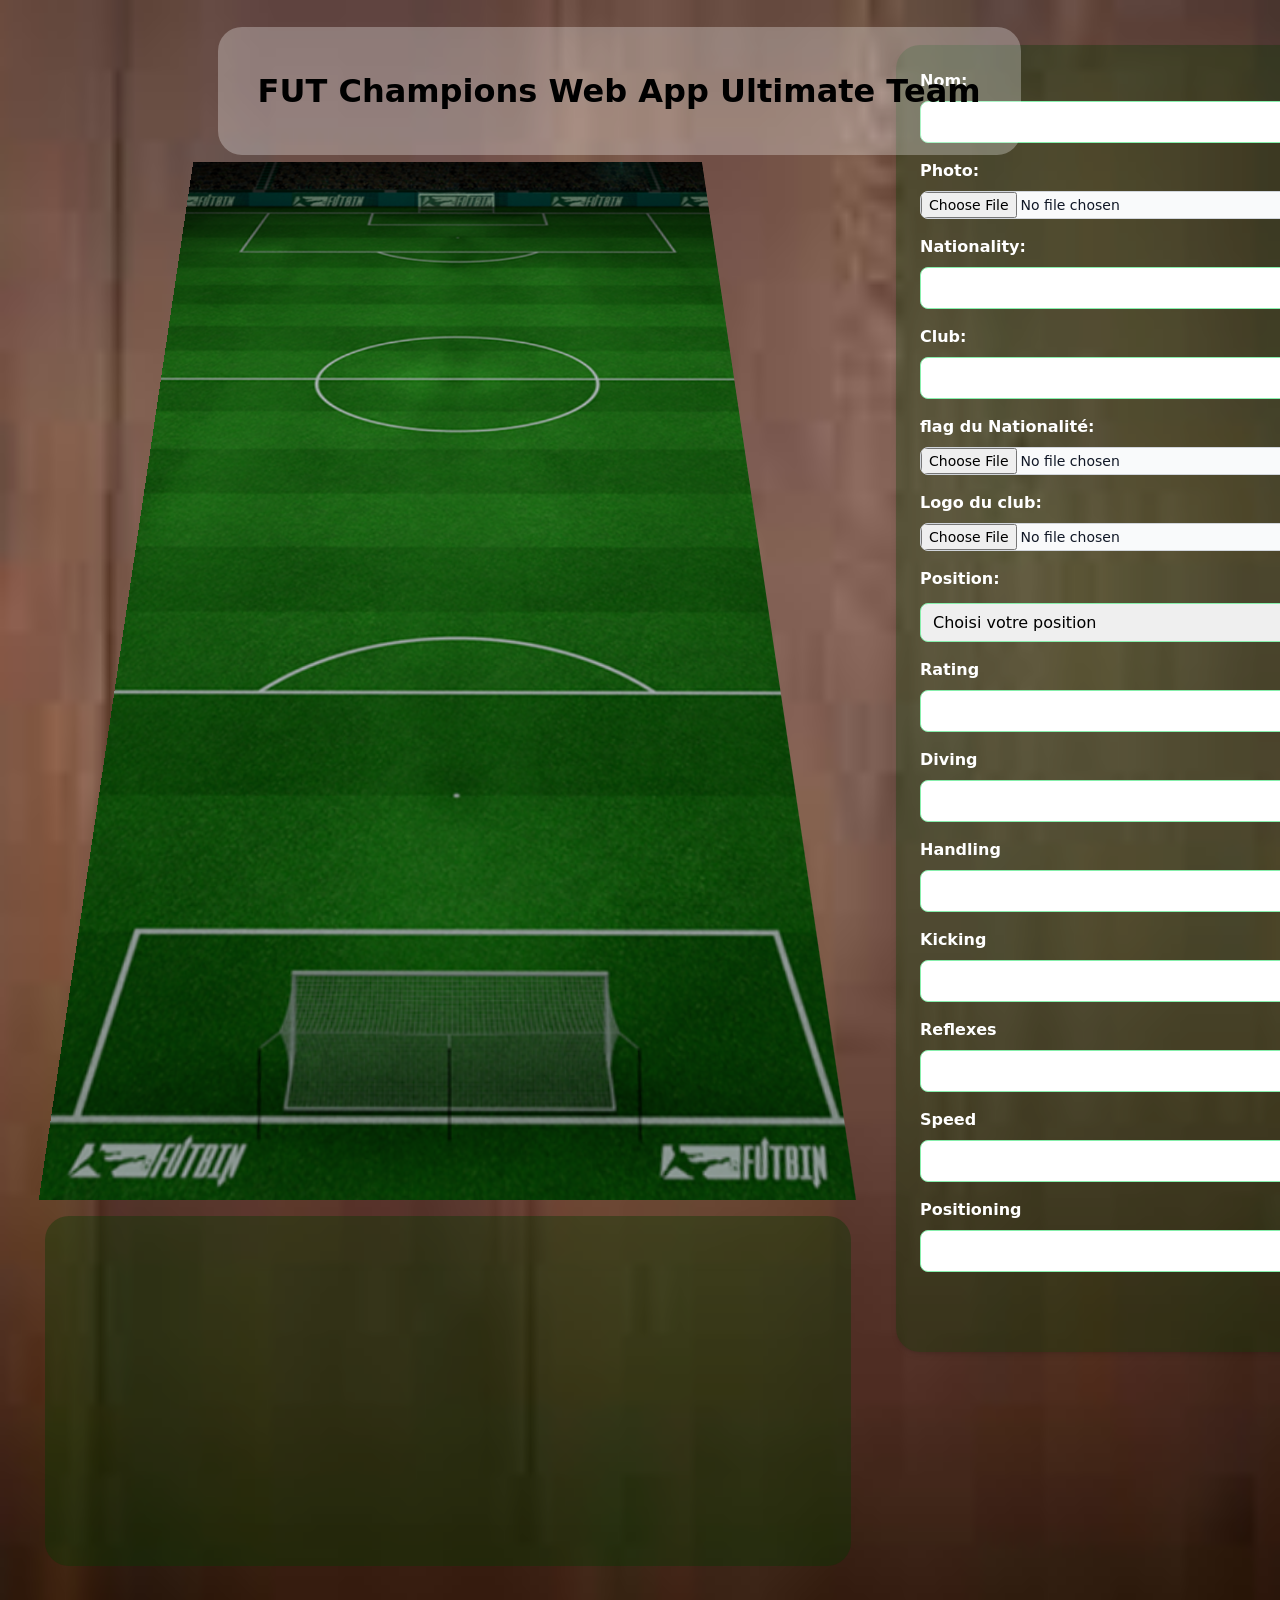
==== src/index.html @ 37c9488e "ajouter tout les players to tiren et changement" ====
<!DOCTYPE html>
<html lang="en">
  <head>
    <meta charset="UTF-8" />
    <meta name="viewport" content="width=device-width, initial-scale=1.0" />
    <link rel="stylesheet" href="output.css" />
    <link rel="stylesheet" href="./style/style.css" />
    <title>Document</title>
  </head>

  <body>
    <div class="containerr">
      <div class="stad w-[70%] flex items-center justify-center flex-col gap-4">
        <div class="stadDiv w-[70%] h-[70rem] mb-10">
          <div class="player1">
          
          </div>
          <div class="player2">
          <!-- lb -->
          </div>
          <div class="player3">
          <!-- cb -->
          </div>
          <div class="player4">
          <!-- cb -->
          </div>
          <div class="player5">
          <!-- rb -->
          </div>
          <div class="player6">
          <!--  cm -->
          </div>
          <div class="player7">
          <!-- cmd -->
          </div>
          <div class="player8">
          <!-- cm -->
          </div>
          <div class="player9">
          <!-- lw -->
          </div>
          <div class="player10">
          <!-- st -->
          </div>
          <div class="player11">
          <!-- rw -->
          </div>
        
        </div>
        <div
          class="changement w-[90%] mt-10 mb-10 rounded-3xl pt-10 flex flex-wrap gap-4 bg-[#06380464] min-h-[350px]"
        >
        
          
          
    
    
        </div>
      </div>

      <div
        class="formall w-full max-w-xl mx-auto p-6 rounded-3xl bg-[#083a0457] shadow-md"
      >
        <form>
          <div class="mb-4">
            <label class="block text-white font-bold mb-2">Nom:</label>
            <input
              type="text"
              class="input-nom w-full px-3 py-2 border border-green-300 rounded-lg focus:outline-none focus:ring-2 focus:ring-green-500"
            />
          </div>
          <div class="mb-4">
            <label class="block text-white font-bold mb-2">Photo:</label>
            <input
              class="input-photo block w-full text-sm text-gray-900 border border-gray-300 rounded-lg cursor-pointer bg-gray-50 focus:outline-none focus:border-green-500"
              aria-describedby="file_input_help"
              id="file_input"
              type="file"
            />
          </div>
          <div class="mb-4">
            <label class="block text-white font-bold mb-2">Nationality:</label>
            <input
              type="url"
              class="input-nationality w-full px-3 py-2 border border-green-300 rounded-lg focus:outline-none focus:ring-2 focus:ring-green-500"
            />
          </div>
          <div class="mb-4">
            <label class="block text-white font-bold mb-2">Club:</label>
            <input
              type="text"
              class="input-club w-full px-3 py-2 border border-green-300 rounded-lg focus:outline-none focus:ring-2 focus:ring-green-500"
            />
          </div>
          <div class="mb-4">
            <label class="block text-white font-bold mb-2"
              >flag du Nationalité:</label
            >
            <input
              class="input-flag-nationalite block w-full text-sm text-gray-900 border border-gray-300 rounded-lg cursor-pointer bg-gray-50 focus:outline-none focus:border-green-500"
              aria-describedby="file_input_help"
              id="file_input"
              type="file"
            />
          </div>
          <div class="mb-4">
            <label class="block text-white font-bold mb-2">Logo du club:</label>
            <input
              class="input-logo-club block w-full text-sm text-gray-900 border border-gray-300 rounded-lg cursor-pointer bg-gray-50 focus:outline-none focus:border-green-500"
              aria-describedby="file_input_help"
              id="file_input"
              type="file"
            />
          </div>
          <div class="flex flex-col mb-4 mt-4">
            <label for="position" class="text-white font-bold">Position:</label>
            <select
              class="select-position w-full mt-3 p-2 border border-green-300 rounded-lg focus:outline-none focus:ring-2 focus:ring-green-500"
            >
              <option selected>Choisi votre position</option>

              <option value="GK">GK</option>

              <option value="CM">CM</option>
              <option value="CB">CB</option>
              <option value="LB">LB</option>
              <option value="RB">RB</option>
              <option value="RB">LW</option>
              <option value="CDM">CDM</option>
              <option value="ST">ST</option>
              <option value="RW">RW</option>
            </select>
          </div>
          <div class="mb-4">
            <label class="block text-white font-bold mb-2">Rating</label>
            <input
              type="number"
              class="input-rating w-full px-3 py-2 border border-green-300 rounded-lg focus:outline-none focus:ring-2 focus:ring-green-500"
            />
          </div>

            <div class="player-gk">
            
              <div class="mb-4">
                <label class="block text-white font-bold mb-2">Diving</label>
                <input
                  type="number"
                  class="input-diving w-full px-3 py-2 border border-green-300 rounded-lg focus:outline-none focus:ring-2 focus:ring-green-500"
                />
              </div>
              <div class="mb-4">
                <label class="block text-white font-bold mb-2">Handling</label>
                <input
                  type="number"
                  class="input-handling w-full px-3 py-2 border border-green-300 rounded-lg focus:outline-none focus:ring-2 focus:ring-green-500"
                />
              </div>
              <div class="mb-4">
                <label class="block text-white font-bold mb-2">Kicking</label>
                <input
                  type="number"
                  class="input-kicking w-full px-3 py-2 border border-green-300 rounded-lg focus:outline-none focus:ring-2 focus:ring-green-500"
                />
              </div>
              <div class="mb-4">
                <label class="block text-white font-bold mb-2">Reflexes</label>
                <input
                  type="number"
                  class="input-reflexes w-full px-3 py-2 border border-green-300 rounded-lg focus:outline-none focus:ring-2 focus:ring-green-500"
                />
              </div>
              <div class="mb-4">
                <label class="block text-white font-bold mb-2">Speed</label>
                <input
                  type="number"
                  class="input-speed w-full px-3 py-2 border border-green-300 rounded-lg focus:outline-none focus:ring-2 focus:ring-green-500"
                />
              </div>
              <div class="mb-4">
                <label class="block text-white font-bold mb-2"
                  >Positioning</label
                >
                <input
                  type="number"
                  class="input-positioning w-full px-3 py-2 border border-green-300 rounded-lg focus:outline-none focus:ring-2 focus:ring-green-500"
                />
              </div>
            </div>
            <div style="display: none;" class="player-cm">
        
            <div class="mb-4">
              <label class="block text-white font-bold mb-2">Shooting</label>
              <input
                type="number"
                class="input-shooting w-full px-3 py-2 border border-green-300 rounded-lg focus:outline-none focus:ring-2 focus:ring-green-500"
              />
            </div>
            <div class="mb-4">
              <label class="block text-white font-bold mb-2">Pace</label>
              <input
                type="number"
                class="input-pace w-full px-3 py-2 border border-green-300 rounded-lg focus:outline-none focus:ring-2 focus:ring-green-500"
              />
            </div>
            <div class="mb-4">
              <label class="block text-white font-bold mb-2">Dribbling</label>
              <input
                type="number"
                class="input-dribbling w-full px-3 py-2 border border-green-300 rounded-lg focus:outline-none focus:ring-2 focus:ring-green-500"
              />
            </div>
            <div class="mb-4">
              <label class="block text-white font-bold mb-2">Defending</label>
              <input
                type="number"
                class="input-defending w-full px-3 py-2 border border-green-300 rounded-lg focus:outline-none focus:ring-2 focus:ring-green-500"
              />
            </div>
            <div class="mb-4">
              <label class="block text-white font-bold mb-2">Physical</label>
              <input
                type="number"
                class="input-physical w-full px-3 py-2 border border-green-300 rounded-lg focus:outline-none focus:ring-2 focus:ring-green-500"
              />
            </div>
        
            <div class="mb-4">
              <label class="block text-white font-bold mb-2">Passing</label>
              <input
                type="number"
                class="input-passing w-full px-3 py-2 border border-green-300 rounded-lg focus:outline-none focus:ring-2 focus:ring-green-500"
              />
            </div>

          </div>

          <div class="flex justify-end">
            <button
              type="button"
              class="btn-enter text-white bg-gradient-to-r from-blue-500 via-blue-600 to-blue-700 hover:bg-gradient-to-br focus:outline-none focus:ring-blue-300 font-medium rounded-lg text-sm px-5 py-2.5 text-center"
            >
              Enter
            </button>
          </div>
        </form>
      </div>
    </div>
    <h1 class="title text-[2rem] font-bold bg-[#ffffff4a] p-10 rounded-3xl">
      FUT Champions Web App Ultimate Team
    </h1>
    <script src="./js/main.js"></script>
  </body>
</html>
---- src/output.css ----
*, ::before, ::after {
  --tw-border-spacing-x: 0;
  --tw-border-spacing-y: 0;
  --tw-translate-x: 0;
  --tw-translate-y: 0;
  --tw-rotate: 0;
  --tw-skew-x: 0;
  --tw-skew-y: 0;
  --tw-scale-x: 1;
  --tw-scale-y: 1;
  --tw-pan-x:  ;
  --tw-pan-y:  ;
  --tw-pinch-zoom:  ;
  --tw-scroll-snap-strictness: proximity;
  --tw-gradient-from-position:  ;
  --tw-gradient-via-position:  ;
  --tw-gradient-to-position:  ;
  --tw-ordinal:  ;
  --tw-slashed-zero:  ;
  --tw-numeric-figure:  ;
  --tw-numeric-spacing:  ;
  --tw-numeric-fraction:  ;
  --tw-ring-inset:  ;
  --tw-ring-offset-width: 0px;
  --tw-ring-offset-color: #fff;
  --tw-ring-color: rgb(59 130 246 / 0.5);
  --tw-ring-offset-shadow: 0 0 #0000;
  --tw-ring-shadow: 0 0 #0000;
  --tw-shadow: 0 0 #0000;
  --tw-shadow-colored: 0 0 #0000;
  --tw-blur:  ;
  --tw-brightness:  ;
  --tw-contrast:  ;
  --tw-grayscale:  ;
  --tw-hue-rotate:  ;
  --tw-invert:  ;
  --tw-saturate:  ;
  --tw-sepia:  ;
  --tw-drop-shadow:  ;
  --tw-backdrop-blur:  ;
  --tw-backdrop-brightness:  ;
  --tw-backdrop-contrast:  ;
  --tw-backdrop-grayscale:  ;
  --tw-backdrop-hue-rotate:  ;
  --tw-backdrop-invert:  ;
  --tw-backdrop-opacity:  ;
  --tw-backdrop-saturate:  ;
  --tw-backdrop-sepia:  ;
  --tw-contain-size:  ;
  --tw-contain-layout:  ;
  --tw-contain-paint:  ;
  --tw-contain-style:  ;
}

::backdrop {
  --tw-border-spacing-x: 0;
  --tw-border-spacing-y: 0;
  --tw-translate-x: 0;
  --tw-translate-y: 0;
  --tw-rotate: 0;
  --tw-skew-x: 0;
  --tw-skew-y: 0;
  --tw-scale-x: 1;
  --tw-scale-y: 1;
  --tw-pan-x:  ;
  --tw-pan-y:  ;
  --tw-pinch-zoom:  ;
  --tw-scroll-snap-strictness: proximity;
  --tw-gradient-from-position:  ;
  --tw-gradient-via-position:  ;
  --tw-gradient-to-position:  ;
  --tw-ordinal:  ;
  --tw-slashed-zero:  ;
  --tw-numeric-figure:  ;
  --tw-numeric-spacing:  ;
  --tw-numeric-fraction:  ;
  --tw-ring-inset:  ;
  --tw-ring-offset-width: 0px;
  --tw-ring-offset-color: #fff;
  --tw-ring-color: rgb(59 130 246 / 0.5);
  --tw-ring-offset-shadow: 0 0 #0000;
  --tw-ring-shadow: 0 0 #0000;
  --tw-shadow: 0 0 #0000;
  --tw-shadow-colored: 0 0 #0000;
  --tw-blur:  ;
  --tw-brightness:  ;
  --tw-contrast:  ;
  --tw-grayscale:  ;
  --tw-hue-rotate:  ;
  --tw-invert:  ;
  --tw-saturate:  ;
  --tw-sepia:  ;
  --tw-drop-shadow:  ;
  --tw-backdrop-blur:  ;
  --tw-backdrop-brightness:  ;
  --tw-backdrop-contrast:  ;
  --tw-backdrop-grayscale:  ;
  --tw-backdrop-hue-rotate:  ;
  --tw-backdrop-invert:  ;
  --tw-backdrop-opacity:  ;
  --tw-backdrop-saturate:  ;
  --tw-backdrop-sepia:  ;
  --tw-contain-size:  ;
  --tw-contain-layout:  ;
  --tw-contain-paint:  ;
  --tw-contain-style:  ;
}

/*
! tailwindcss v3.4.15 | MIT License | https://tailwindcss.com
*/

/*
1. Prevent padding and border from affecting element width. (https://github.com/mozdevs/cssremedy/issues/4)
2. Allow adding a border to an element by just adding a border-width. (https://github.com/tailwindcss/tailwindcss/pull/116)
*/

*,
::before,
::after {
  box-sizing: border-box;
  /* 1 */
  border-width: 0;
  /* 2 */
  border-style: solid;
  /* 2 */
  border-color: #e5e7eb;
  /* 2 */
}

::before,
::after {
  --tw-content: '';
}

/*
1. Use a consistent sensible line-height in all browsers.
2. Prevent adjustments of font size after orientation changes in iOS.
3. Use a more readable tab size.
4. Use the user's configured `sans` font-family by default.
5. Use the user's configured `sans` font-feature-settings by default.
6. Use the user's configured `sans` font-variation-settings by default.
7. Disable tap highlights on iOS
*/

html,
:host {
  line-height: 1.5;
  /* 1 */
  -webkit-text-size-adjust: 100%;
  /* 2 */
  -moz-tab-size: 4;
  /* 3 */
  -o-tab-size: 4;
     tab-size: 4;
  /* 3 */
  font-family: ui-sans-serif, system-ui, sans-serif, "Apple Color Emoji", "Segoe UI Emoji", "Segoe UI Symbol", "Noto Color Emoji";
  /* 4 */
  font-feature-settings: normal;
  /* 5 */
  font-variation-settings: normal;
  /* 6 */
  -webkit-tap-highlight-color: transparent;
  /* 7 */
}

/*
1. Remove the margin in all browsers.
2. Inherit line-height from `html` so users can set them as a class directly on the `html` element.
*/

body {
  margin: 0;
  /* 1 */
  line-height: inherit;
  /* 2 */
}

/*
1. Add the correct height in Firefox.
2. Correct the inheritance of border color in Firefox. (https://bugzilla.mozilla.org/show_bug.cgi?id=190655)
3. Ensure horizontal rules are visible by default.
*/

hr {
  height: 0;
  /* 1 */
  color: inherit;
  /* 2 */
  border-top-width: 1px;
  /* 3 */
}

/*
Add the correct text decoration in Chrome, Edge, and Safari.
*/

abbr:where([title]) {
  -webkit-text-decoration: underline dotted;
          text-decoration: underline dotted;
}

/*
Remove the default font size and weight for headings.
*/

h1,
h2,
h3,
h4,
h5,
h6 {
  font-size: inherit;
  font-weight: inherit;
}

/*
Reset links to optimize for opt-in styling instead of opt-out.
*/

a {
  color: inherit;
  text-decoration: inherit;
}

/*
Add the correct font weight in Edge and Safari.
*/

b,
strong {
  font-weight: bolder;
}

/*
1. Use the user's configured `mono` font-family by default.
2. Use the user's configured `mono` font-feature-settings by default.
3. Use the user's configured `mono` font-variation-settings by default.
4. Correct the odd `em` font sizing in all browsers.
*/

code,
kbd,
samp,
pre {
  font-family: ui-monospace, SFMono-Regular, Menlo, Monaco, Consolas, "Liberation Mono", "Courier New", monospace;
  /* 1 */
  font-feature-settings: normal;
  /* 2 */
  font-variation-settings: normal;
  /* 3 */
  font-size: 1em;
  /* 4 */
}

/*
Add the correct font size in all browsers.
*/

small {
  font-size: 80%;
}

/*
Prevent `sub` and `sup` elements from affecting the line height in all browsers.
*/

sub,
sup {
  font-size: 75%;
  line-height: 0;
  position: relative;
  vertical-align: baseline;
}

sub {
  bottom: -0.25em;
}

sup {
  top: -0.5em;
}

/*
1. Remove text indentation from table contents in Chrome and Safari. (https://bugs.chromium.org/p/chromium/issues/detail?id=999088, https://bugs.webkit.org/show_bug.cgi?id=201297)
2. Correct table border color inheritance in all Chrome and Safari. (https://bugs.chromium.org/p/chromium/issues/detail?id=935729, https://bugs.webkit.org/show_bug.cgi?id=195016)
3. Remove gaps between table borders by default.
*/

table {
  text-indent: 0;
  /* 1 */
  border-color: inherit;
  /* 2 */
  border-collapse: collapse;
  /* 3 */
}

/*
1. Change the font styles in all browsers.
2. Remove the margin in Firefox and Safari.
3. Remove default padding in all browsers.
*/

button,
input,
optgroup,
select,
textarea {
  font-family: inherit;
  /* 1 */
  font-feature-settings: inherit;
  /* 1 */
  font-variation-settings: inherit;
  /* 1 */
  font-size: 100%;
  /* 1 */
  font-weight: inherit;
  /* 1 */
  line-height: inherit;
  /* 1 */
  letter-spacing: inherit;
  /* 1 */
  color: inherit;
  /* 1 */
  margin: 0;
  /* 2 */
  padding: 0;
  /* 3 */
}

/*
Remove the inheritance of text transform in Edge and Firefox.
*/

button,
select {
  text-transform: none;
}

/*
1. Correct the inability to style clickable types in iOS and Safari.
2. Remove default button styles.
*/

button,
input:where([type='button']),
input:where([type='reset']),
input:where([type='submit']) {
  -webkit-appearance: button;
  /* 1 */
  background-color: transparent;
  /* 2 */
  background-image: none;
  /* 2 */
}

/*
Use the modern Firefox focus style for all focusable elements.
*/

:-moz-focusring {
  outline: auto;
}

/*
Remove the additional `:invalid` styles in Firefox. (https://github.com/mozilla/gecko-dev/blob/2f9eacd9d3d995c937b4251a5557d95d494c9be1/layout/style/res/forms.css#L728-L737)
*/

:-moz-ui-invalid {
  box-shadow: none;
}

/*
Add the correct vertical alignment in Chrome and Firefox.
*/

progress {
  vertical-align: baseline;
}

/*
Correct the cursor style of increment and decrement buttons in Safari.
*/

::-webkit-inner-spin-button,
::-webkit-outer-spin-button {
  height: auto;
}

/*
1. Correct the odd appearance in Chrome and Safari.
2. Correct the outline style in Safari.
*/

[type='search'] {
  -webkit-appearance: textfield;
  /* 1 */
  outline-offset: -2px;
  /* 2 */
}

/*
Remove the inner padding in Chrome and Safari on macOS.
*/

::-webkit-search-decoration {
  -webkit-appearance: none;
}

/*
1. Correct the inability to style clickable types in iOS and Safari.
2. Change font properties to `inherit` in Safari.
*/

::-webkit-file-upload-button {
  -webkit-appearance: button;
  /* 1 */
  font: inherit;
  /* 2 */
}

/*
Add the correct display in Chrome and Safari.
*/

summary {
  display: list-item;
}

/*
Removes the default spacing and border for appropriate elements.
*/

blockquote,
dl,
dd,
h1,
h2,
h3,
h4,
h5,
h6,
hr,
figure,
p,
pre {
  margin: 0;
}

fieldset {
  margin: 0;
  padding: 0;
}

legend {
  padding: 0;
}

ol,
ul,
menu {
  list-style: none;
  margin: 0;
  padding: 0;
}

/*
Reset default styling for dialogs.
*/

dialog {
  padding: 0;
}

/*
Prevent resizing textareas horizontally by default.
*/

textarea {
  resize: vertical;
}

/*
1. Reset the default placeholder opacity in Firefox. (https://github.com/tailwindlabs/tailwindcss/issues/3300)
2. Set the default placeholder color to the user's configured gray 400 color.
*/

input::-moz-placeholder, textarea::-moz-placeholder {
  opacity: 1;
  /* 1 */
  color: #9ca3af;
  /* 2 */
}

input::placeholder,
textarea::placeholder {
  opacity: 1;
  /* 1 */
  color: #9ca3af;
  /* 2 */
}

/*
Set the default cursor for buttons.
*/

button,
[role="button"] {
  cursor: pointer;
}

/*
Make sure disabled buttons don't get the pointer cursor.
*/

:disabled {
  cursor: default;
}

/*
1. Make replaced elements `display: block` by default. (https://github.com/mozdevs/cssremedy/issues/14)
2. Add `vertical-align: middle` to align replaced elements more sensibly by default. (https://github.com/jensimmons/cssremedy/issues/14#issuecomment-634934210)
   This can trigger a poorly considered lint error in some tools but is included by design.
*/

img,
svg,
video,
canvas,
audio,
iframe,
embed,
object {
  display: block;
  /* 1 */
  vertical-align: middle;
  /* 2 */
}

/*
Constrain images and videos to the parent width and preserve their intrinsic aspect ratio. (https://github.com/mozdevs/cssremedy/issues/14)
*/

img,
video {
  max-width: 100%;
  height: auto;
}

/* Make elements with the HTML hidden attribute stay hidden by default */

[hidden]:where(:not([hidden="until-found"])) {
  display: none;
}

.mx-auto {
  margin-left: auto;
  margin-right: auto;
}

.mb-10 {
  margin-bottom: 2.5rem;
}

.mb-2 {
  margin-bottom: 0.5rem;
}

.mb-4 {
  margin-bottom: 1rem;
}

.mt-10 {
  margin-top: 2.5rem;
}

.mt-2 {
  margin-top: 0.5rem;
}

.mt-3 {
  margin-top: 0.75rem;
}

.mt-4 {
  margin-top: 1rem;
}

.block {
  display: block;
}

.flex {
  display: flex;
}

.grid {
  display: grid;
}

.h-16 {
  height: 4rem;
}

.h-3 {
  height: 0.75rem;
}

.h-5 {
  height: 1.25rem;
}

.h-\[70rem\] {
  height: 70rem;
}

.h-9 {
  height: 2.25rem;
}

.h-\[\] {
  height: ;
}

.h-\[200px\] {
  height: 200px;
}

.min-h-\[200px\] {
  min-height: 200px;
}

.min-h-\[400px\] {
  min-height: 400px;
}

.min-h-\[450px\] {
  min-height: 450px;
}

.min-h-\[550px\] {
  min-height: 550px;
}

.min-h-\[850px\] {
  min-height: 850px;
}

.min-h-\[350px\] {
  min-height: 350px;
}

.min-h-\[150px\] {
  min-height: 150px;
}

.min-h-\[250px\] {
  min-height: 250px;
}

.w-16 {
  width: 4rem;
}

.w-5 {
  width: 1.25rem;
}

.w-\[70\%\] {
  width: 70%;
}

.w-\[90\%\] {
  width: 90%;
}

.w-full {
  width: 100%;
}

.max-w-\[170px\] {
  max-width: 170px;
}

.max-w-xl {
  max-width: 36rem;
}

.cursor-pointer {
  cursor: pointer;
}

.grid-cols-6 {
  grid-template-columns: repeat(6, minmax(0, 1fr));
}

.flex-col {
  flex-direction: column;
}

.flex-wrap {
  flex-wrap: wrap;
}

.items-start {
  align-items: flex-start;
}

.items-center {
  align-items: center;
}

.justify-end {
  justify-content: flex-end;
}

.justify-center {
  justify-content: center;
}

.justify-between {
  justify-content: space-between;
}

.justify-around {
  justify-content: space-around;
}

.gap-1 {
  gap: 0.25rem;
}

.gap-4 {
  gap: 1rem;
}

.space-x-2 > :not([hidden]) ~ :not([hidden]) {
  --tw-space-x-reverse: 0;
  margin-right: calc(0.5rem * var(--tw-space-x-reverse));
  margin-left: calc(0.5rem * calc(1 - var(--tw-space-x-reverse)));
}

.rounded-3xl {
  border-radius: 1.5rem;
}

.rounded-full {
  border-radius: 9999px;
}

.rounded-lg {
  border-radius: 0.5rem;
}

.rounded-l {
  border-top-left-radius: 0.25rem;
  border-bottom-left-radius: 0.25rem;
}

.border {
  border-width: 1px;
}

.border-gray-300 {
  --tw-border-opacity: 1;
  border-color: rgb(209 213 219 / var(--tw-border-opacity, 1));
}

.border-green-300 {
  --tw-border-opacity: 1;
  border-color: rgb(134 239 172 / var(--tw-border-opacity, 1));
}

.bg-\[\#06380464\] {
  background-color: #06380464;
}

.bg-\[\#083a0457\] {
  background-color: #083a0457;
}

.bg-\[\#ffffff4a\] {
  background-color: #ffffff4a;
}

.bg-gray-50 {
  --tw-bg-opacity: 1;
  background-color: rgb(249 250 251 / var(--tw-bg-opacity, 1));
}

.bg-gradient-to-r {
  background-image: linear-gradient(to right, var(--tw-gradient-stops));
}

.from-blue-500 {
  --tw-gradient-from: #3b82f6 var(--tw-gradient-from-position);
  --tw-gradient-to: rgb(59 130 246 / 0) var(--tw-gradient-to-position);
  --tw-gradient-stops: var(--tw-gradient-from), var(--tw-gradient-to);
}

.via-blue-600 {
  --tw-gradient-to: rgb(37 99 235 / 0)  var(--tw-gradient-to-position);
  --tw-gradient-stops: var(--tw-gradient-from), #2563eb var(--tw-gradient-via-position), var(--tw-gradient-to);
}

.to-blue-700 {
  --tw-gradient-to: #1d4ed8 var(--tw-gradient-to-position);
}

.p-10 {
  padding: 2.5rem;
}

.p-2 {
  padding: 0.5rem;
}

.p-4 {
  padding: 1rem;
}

.p-6 {
  padding: 1.5rem;
}

.px-3 {
  padding-left: 0.75rem;
  padding-right: 0.75rem;
}

.px-5 {
  padding-left: 1.25rem;
  padding-right: 1.25rem;
}

.py-2 {
  padding-top: 0.5rem;
  padding-bottom: 0.5rem;
}

.py-2\.5 {
  padding-top: 0.625rem;
  padding-bottom: 0.625rem;
}

.pt-10 {
  padding-top: 2.5rem;
}

.text-center {
  text-align: center;
}

.text-\[2rem\] {
  font-size: 2rem;
}

.text-lg {
  font-size: 1.125rem;
  line-height: 1.75rem;
}

.text-sm {
  font-size: 0.875rem;
  line-height: 1.25rem;
}

.text-xs {
  font-size: 0.75rem;
  line-height: 1rem;
}

.font-bold {
  font-weight: 700;
}

.font-medium {
  font-weight: 500;
}

.text-gray-900 {
  --tw-text-opacity: 1;
  color: rgb(17 24 39 / var(--tw-text-opacity, 1));
}

.text-white {
  --tw-text-opacity: 1;
  color: rgb(255 255 255 / var(--tw-text-opacity, 1));
}

.shadow-md {
  --tw-shadow: 0 4px 6px -1px rgb(0 0 0 / 0.1), 0 2px 4px -2px rgb(0 0 0 / 0.1);
  --tw-shadow-colored: 0 4px 6px -1px var(--tw-shadow-color), 0 2px 4px -2px var(--tw-shadow-color);
  box-shadow: var(--tw-ring-offset-shadow, 0 0 #0000), var(--tw-ring-shadow, 0 0 #0000), var(--tw-shadow);
}

.hover\:bg-gradient-to-br:hover {
  background-image: linear-gradient(to bottom right, var(--tw-gradient-stops));
}

.focus\:border-green-500:focus {
  --tw-border-opacity: 1;
  border-color: rgb(34 197 94 / var(--tw-border-opacity, 1));
}

.focus\:outline-none:focus {
  outline: 2px solid transparent;
  outline-offset: 2px;
}

.focus\:ring-2:focus {
  --tw-ring-offset-shadow: var(--tw-ring-inset) 0 0 0 var(--tw-ring-offset-width) var(--tw-ring-offset-color);
  --tw-ring-shadow: var(--tw-ring-inset) 0 0 0 calc(2px + var(--tw-ring-offset-width)) var(--tw-ring-color);
  box-shadow: var(--tw-ring-offset-shadow), var(--tw-ring-shadow), var(--tw-shadow, 0 0 #0000);
}

.focus\:ring-blue-300:focus {
  --tw-ring-opacity: 1;
  --tw-ring-color: rgb(147 197 253 / var(--tw-ring-opacity, 1));
}

.focus\:ring-green-500:focus {
  --tw-ring-opacity: 1;
  --tw-ring-color: rgb(34 197 94 / var(--tw-ring-opacity, 1));
}
---- src/style/style.css ----
.stad {
  perspective: 500px;

}
.containerr{
  background-image: url(../images/bg.jpg);
  background-position: center;
  background-repeat: no-repeat;
  background-size: cover;
}
.card {
  background-image: url(../images/card.webp);
  background-position: center;
  background-repeat: no-repeat;
  background-size: cover;
}
.stadDiv {
  display: grid;
  grid-template-columns: repeat(13, 1fr);
  grid-template-rows: repeat(13, 1fr);
  background-image: url(../images/stadium_background.webp);
  background-position: center;
  background-repeat: no-repeat;
  background-size: cover;
  transform: rotateX(12deg);
  perspective: 500px;
  gap: 20px;
}

.player1 {
  grid-column: 6/9;
  grid-row: 10/14;
  transform: rotateX(-10deg);
  display: flex;
  align-items: center;
  justify-content: center;
}

.player2 {
  grid-column: 1/4;
  grid-row: 8/10;
  transform: rotateX(-20deg);
  display: flex;
  align-items: center;
  justify-content: center;
}
.player3 {
  grid-column: 4/7;
  grid-row: 9/11;
  transform: rotateX(-20deg);
  display: flex;
  align-items: center;
  justify-content: center;
}

.player4 {
  grid-column: 8/11;
  grid-row: 9/11;
  transform: rotateX(-20deg);
  display: flex;
  align-items: center;
  justify-content: center;
}

.player5 {
  grid-column: 11/14;
  grid-row: 8/10;
  transform: rotateX(-20deg);
  display: flex;
  align-items: center;
  justify-content: center;
}

.player6 {
  grid-column: 2/5;
  grid-row: 4/6;
}
.player7 {
  grid-column: 6/9;
  grid-row: 5/7;
}
.player8 {
  grid-column: 10/13;
  grid-row: 4/6;
}

.player9 {
  grid-column: 2/5;
  grid-row: 1/3;
}
.player10 {
  grid-column: 6/9;
  grid-row: 2/4;
}
.player11 {
  grid-column: 10/13;
  grid-row: 1/3;
}
.formall{
  position: absolute;
  left: 70%;
  top: 5%;
}
.title{
  position: absolute;
  left: 17%;
  top: 3%;
}
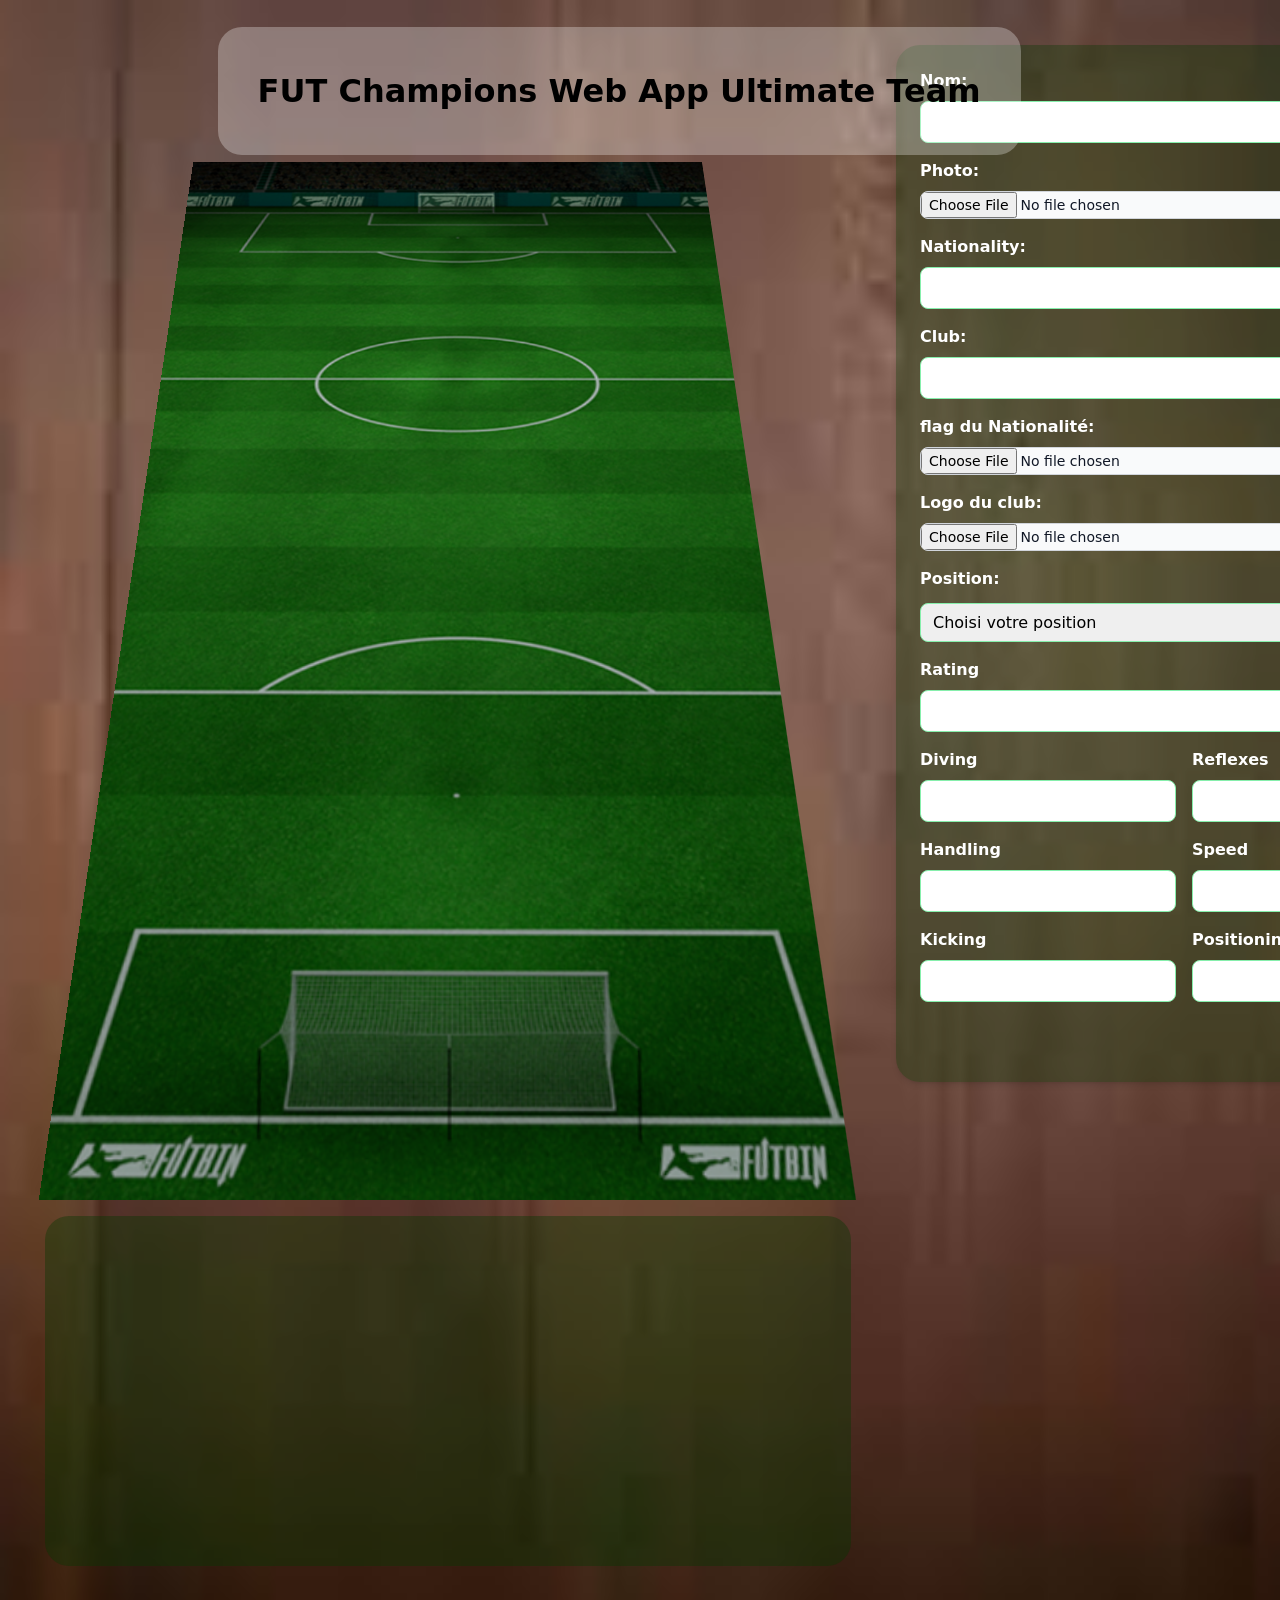
==== commit 4ae6d729: "jameliore mon code et je changer if conditon a switch case i je fix mon problemes de collection data" ====
--- a/src/index.html
+++ b/src/index.html
@@ -12,50 +12,21 @@
     <div class="containerr">
       <div class="stad w-[70%] flex items-center justify-center flex-col gap-4">
         <div class="stadDiv w-[70%] h-[70rem] mb-10">
-          <div class="player1">
-          
-          </div>
-          <div class="player2">
-          <!-- lb -->
-          </div>
-          <div class="player3">
-          <!-- cb -->
-          </div>
-          <div class="player4">
-          <!-- cb -->
-          </div>
-          <div class="player5">
-          <!-- rb -->
-          </div>
-          <div class="player6">
-          <!--  cm -->
-          </div>
-          <div class="player7">
-          <!-- cmd -->
-          </div>
-          <div class="player8">
-          <!-- cm -->
-          </div>
-          <div class="player9">
-          <!-- lw -->
-          </div>
-          <div class="player10">
-          <!-- st -->
-          </div>
-          <div class="player11">
-          <!-- rw -->
-          </div>
-        
+          <div class="player1"></div>
+          <div class="player2"></div>
+          <div class="player3"></div>
+          <div class="player4"></div>
+          <div class="player5"></div>
+          <div class="player6"></div>
+          <div class="player7"></div>
+          <div class="player8"></div>
+          <div class="player9"></div>
+          <div class="player10"></div>
+          <div class="player11"></div>
         </div>
         <div
           class="changement w-[90%] mt-10 mb-10 rounded-3xl pt-10 flex flex-wrap gap-4 bg-[#06380464] min-h-[350px]"
-        >
-        
-          
-          
-    
-    
-        </div>
+        ></div>
       </div>
 
       <div
@@ -125,7 +96,7 @@
               <option value="CB">CB</option>
               <option value="LB">LB</option>
               <option value="RB">RB</option>
-              <option value="RB">LW</option>
+              <option value="LW">LW</option>
               <option value="CDM">CDM</option>
               <option value="ST">ST</option>
               <option value="RW">RW</option>
@@ -139,55 +110,51 @@
             />
           </div>
 
-            <div class="player-gk">
-            
-              <div class="mb-4">
-                <label class="block text-white font-bold mb-2">Diving</label>
-                <input
-                  type="number"
-                  class="input-diving w-full px-3 py-2 border border-green-300 rounded-lg focus:outline-none focus:ring-2 focus:ring-green-500"
-                />
-              </div>
-              <div class="mb-4">
-                <label class="block text-white font-bold mb-2">Handling</label>
-                <input
-                  type="number"
-                  class="input-handling w-full px-3 py-2 border border-green-300 rounded-lg focus:outline-none focus:ring-2 focus:ring-green-500"
-                />
-              </div>
-              <div class="mb-4">
-                <label class="block text-white font-bold mb-2">Kicking</label>
-                <input
-                  type="number"
-                  class="input-kicking w-full px-3 py-2 border border-green-300 rounded-lg focus:outline-none focus:ring-2 focus:ring-green-500"
-                />
-              </div>
-              <div class="mb-4">
-                <label class="block text-white font-bold mb-2">Reflexes</label>
-                <input
-                  type="number"
-                  class="input-reflexes w-full px-3 py-2 border border-green-300 rounded-lg focus:outline-none focus:ring-2 focus:ring-green-500"
-                />
-              </div>
-              <div class="mb-4">
-                <label class="block text-white font-bold mb-2">Speed</label>
-                <input
-                  type="number"
-                  class="input-speed w-full px-3 py-2 border border-green-300 rounded-lg focus:outline-none focus:ring-2 focus:ring-green-500"
-                />
-              </div>
-              <div class="mb-4">
-                <label class="block text-white font-bold mb-2"
-                  >Positioning</label
-                >
-                <input
-                  type="number"
-                  class="input-positioning w-full px-3 py-2 border border-green-300 rounded-lg focus:outline-none focus:ring-2 focus:ring-green-500"
-                />
-              </div>
-            </div>
-            <div style="display: none;" class="player-cm">
-        
+          <div class="player-gk columns-2">
+            <div class="mb-4">
+              <label class="block text-white font-bold mb-2">Diving</label>
+              <input
+                type="number"
+                class="input-diving w-full px-3 py-2 border border-green-300 rounded-lg focus:outline-none focus:ring-2 focus:ring-green-500"
+              />
+            </div>
+            <div class="mb-4">
+              <label class="block text-white font-bold mb-2">Handling</label>
+              <input
+                type="number"
+                class="input-handling w-full px-3 py-2 border border-green-300 rounded-lg focus:outline-none focus:ring-2 focus:ring-green-500"
+              />
+            </div>
+            <div class="mb-4">
+              <label class="block text-white font-bold mb-2">Kicking</label>
+              <input
+                type="number"
+                class="input-kicking w-full px-3 py-2 border border-green-300 rounded-lg focus:outline-none focus:ring-2 focus:ring-green-500"
+              />
+            </div>
+            <div class="mb-4">
+              <label class="block text-white font-bold mb-2">Reflexes</label>
+              <input
+                type="number"
+                class="input-reflexes w-full px-3 py-2 border border-green-300 rounded-lg focus:outline-none focus:ring-2 focus:ring-green-500"
+              />
+            </div>
+            <div class="mb-4">
+              <label class="block text-white font-bold mb-2">Speed</label>
+              <input
+                type="number"
+                class="input-speed w-full px-3 py-2 border border-green-300 rounded-lg focus:outline-none focus:ring-2 focus:ring-green-500"
+              />
+            </div>
+            <div class="mb-4">
+              <label class="block text-white font-bold mb-2">Positioning</label>
+              <input
+                type="number"
+                class="input-positioning w-full px-3 py-2 border border-green-300 rounded-lg focus:outline-none focus:ring-2 focus:ring-green-500"
+              />
+            </div>
+          </div>
+          <div style="display: none" class="player-cm columns-2">
             <div class="mb-4">
               <label class="block text-white font-bold mb-2">Shooting</label>
               <input
@@ -223,7 +190,7 @@
                 class="input-physical w-full px-3 py-2 border border-green-300 rounded-lg focus:outline-none focus:ring-2 focus:ring-green-500"
               />
             </div>
-        
+
             <div class="mb-4">
               <label class="block text-white font-bold mb-2">Passing</label>
               <input
@@ -231,7 +198,6 @@
                 class="input-passing w-full px-3 py-2 border border-green-300 rounded-lg focus:outline-none focus:ring-2 focus:ring-green-500"
               />
             </div>
-
           </div>
 
           <div class="flex justify-end">
--- a/src/output.css
+++ b/src/output.css
@@ -615,50 +615,10 @@
   height: 70rem;
 }
 
-.h-9 {
-  height: 2.25rem;
-}
-
-.h-\[\] {
-  height: ;
-}
-
-.h-\[200px\] {
-  height: 200px;
-}
-
-.min-h-\[200px\] {
-  min-height: 200px;
-}
-
-.min-h-\[400px\] {
-  min-height: 400px;
-}
-
-.min-h-\[450px\] {
-  min-height: 450px;
-}
-
-.min-h-\[550px\] {
-  min-height: 550px;
-}
-
-.min-h-\[850px\] {
-  min-height: 850px;
-}
-
 .min-h-\[350px\] {
   min-height: 350px;
 }
 
-.min-h-\[150px\] {
-  min-height: 150px;
-}
-
-.min-h-\[250px\] {
-  min-height: 250px;
-}
-
 .w-16 {
   width: 4rem;
 }
@@ -689,6 +649,11 @@
 
 .cursor-pointer {
   cursor: pointer;
+}
+
+.columns-2 {
+  -moz-columns: 2;
+       columns: 2;
 }
 
 .grid-cols-6 {
--- a/src/style/style.css
+++ b/src/style/style.css
@@ -30,45 +30,30 @@
 .player1 {
   grid-column: 6/9;
   grid-row: 10/14;
-  transform: rotateX(-10deg);
-  display: flex;
-  align-items: center;
-  justify-content: center;
+
 }
 
 .player2 {
   grid-column: 1/4;
   grid-row: 8/10;
-  transform: rotateX(-20deg);
-  display: flex;
-  align-items: center;
-  justify-content: center;
+
 }
 .player3 {
   grid-column: 4/7;
   grid-row: 9/11;
-  transform: rotateX(-20deg);
-  display: flex;
-  align-items: center;
-  justify-content: center;
+
 }
 
 .player4 {
   grid-column: 8/11;
   grid-row: 9/11;
-  transform: rotateX(-20deg);
-  display: flex;
-  align-items: center;
-  justify-content: center;
+
 }
 
 .player5 {
   grid-column: 11/14;
   grid-row: 8/10;
-  transform: rotateX(-20deg);
-  display: flex;
-  align-items: center;
-  justify-content: center;
+
 }
 
 .player6 {
@@ -106,4 +91,19 @@
   left: 17%;
   top: 3%;
 }
-
+.player1,
+.player2,
+.player3,
+.player4,
+.player5,
+.player6,
+.player7,
+.player8,
+.player9,
+.player10,
+.player11{
+  transform: rotateX(-10deg);
+  display: flex;
+  align-items: center;
+  justify-content: center;
+}
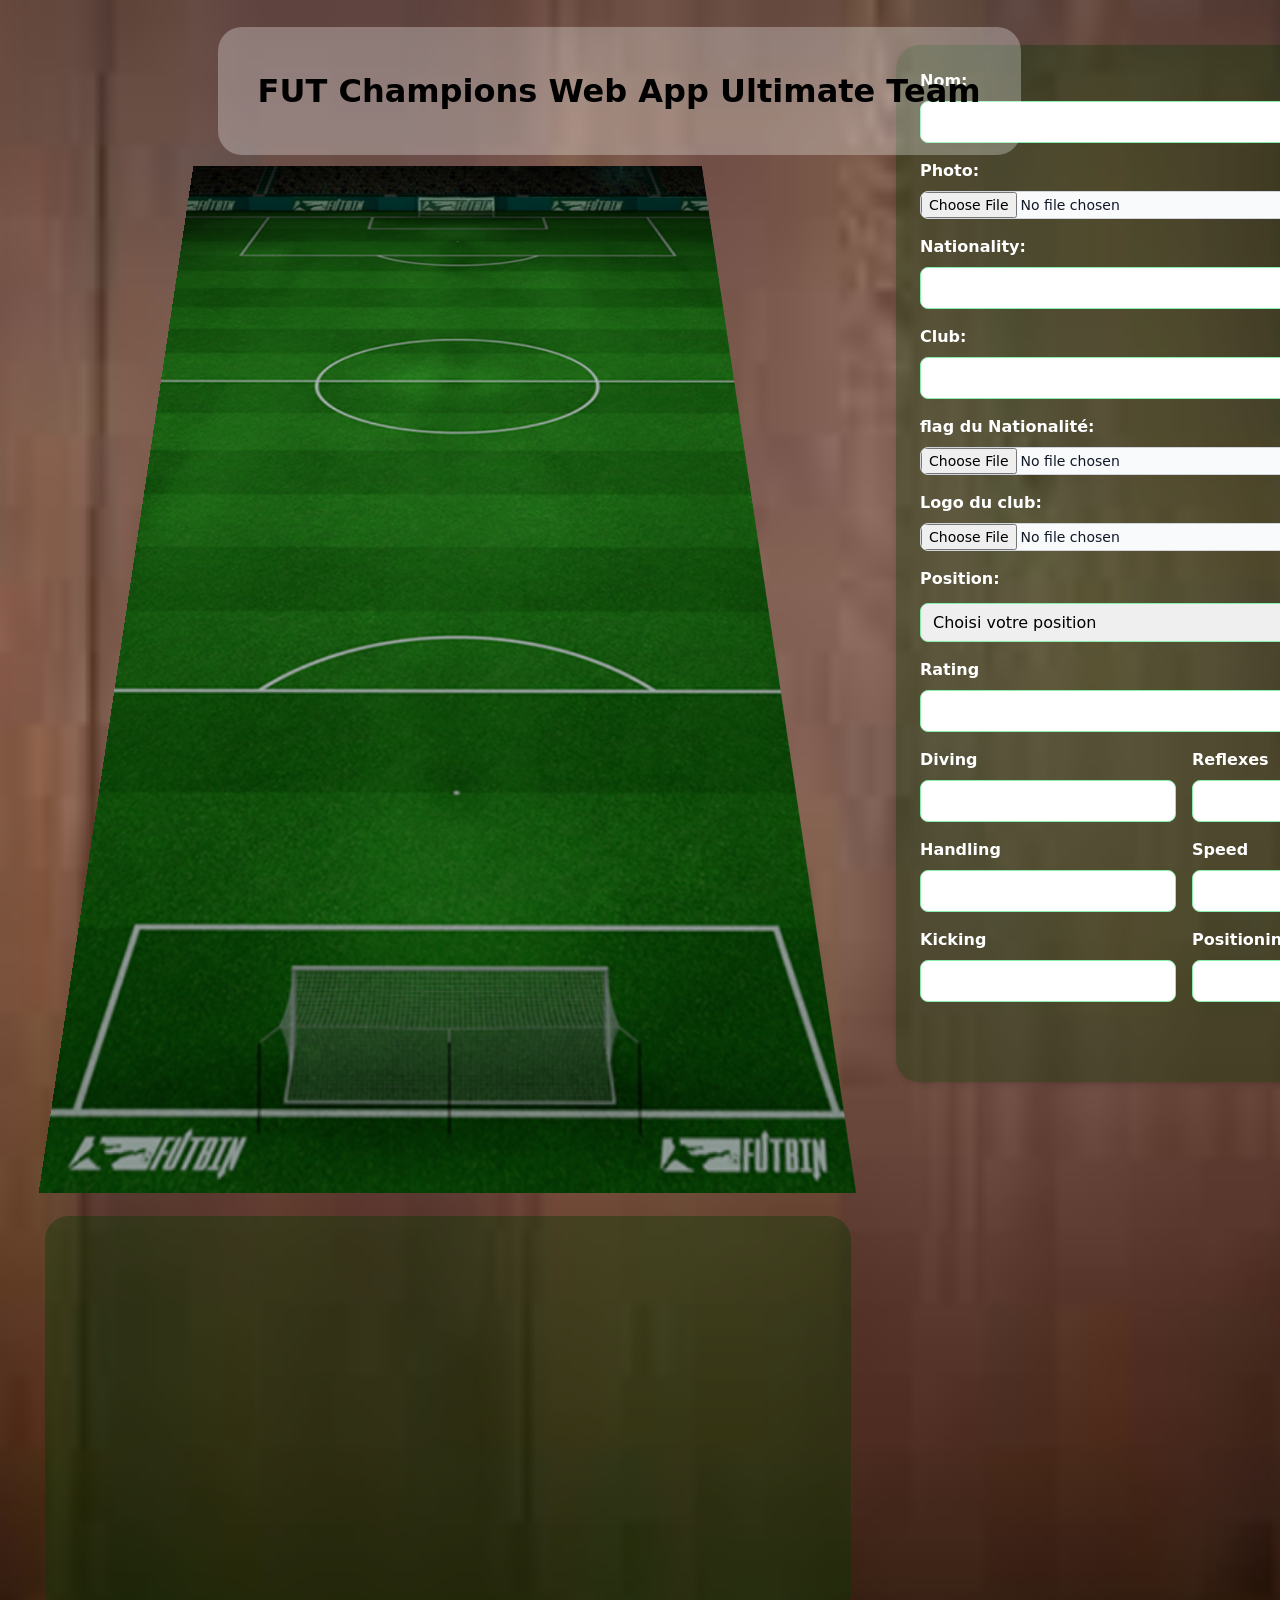
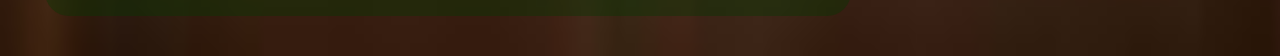
==== commit 995ae5b0: "fix problem player position lw" ====
--- a/src/index.html
+++ b/src/index.html
@@ -25,7 +25,7 @@
           <div class="player11"></div>
         </div>
         <div
-          class="changement w-[90%] mt-10 mb-10 rounded-3xl pt-10 flex flex-wrap gap-4 bg-[#06380464] min-h-[350px]"
+          class="changement w-[90%] m-10 p-20 rounded-3xl pt-10 flex flex-wrap items-center justify-center gap-4 bg-[#06380464] min-h-[400px]"
         ></div>
       </div>
 
--- a/src/output.css
+++ b/src/output.css
@@ -554,6 +554,10 @@
   display: none;
 }
 
+.m-10 {
+  margin: 2.5rem;
+}
+
 .mx-auto {
   margin-left: auto;
   margin-right: auto;
@@ -615,8 +619,44 @@
   height: 70rem;
 }
 
-.min-h-\[350px\] {
-  min-height: 350px;
+.min-h-\[450px\] {
+  min-height: 450px;
+}
+
+.min-h-\[0px\] {
+  min-height: 0px;
+}
+
+.min-h-\[100px\] {
+  min-height: 100px;
+}
+
+.min-h-\[150px\] {
+  min-height: 150px;
+}
+
+.min-h-\[180px\] {
+  min-height: 180px;
+}
+
+.min-h-\[200px\] {
+  min-height: 200px;
+}
+
+.min-h-\[220px\] {
+  min-height: 220px;
+}
+
+.min-h-\[300px\] {
+  min-height: 300px;
+}
+
+.min-h-\[400px\] {
+  min-height: 400px;
+}
+
+.min-h-\[600px\] {
+  min-height: 600px;
 }
 
 .w-16 {
@@ -789,6 +829,10 @@
   padding: 1.5rem;
 }
 
+.p-20 {
+  padding: 5rem;
+}
+
 .px-3 {
   padding-left: 0.75rem;
   padding-right: 0.75rem;
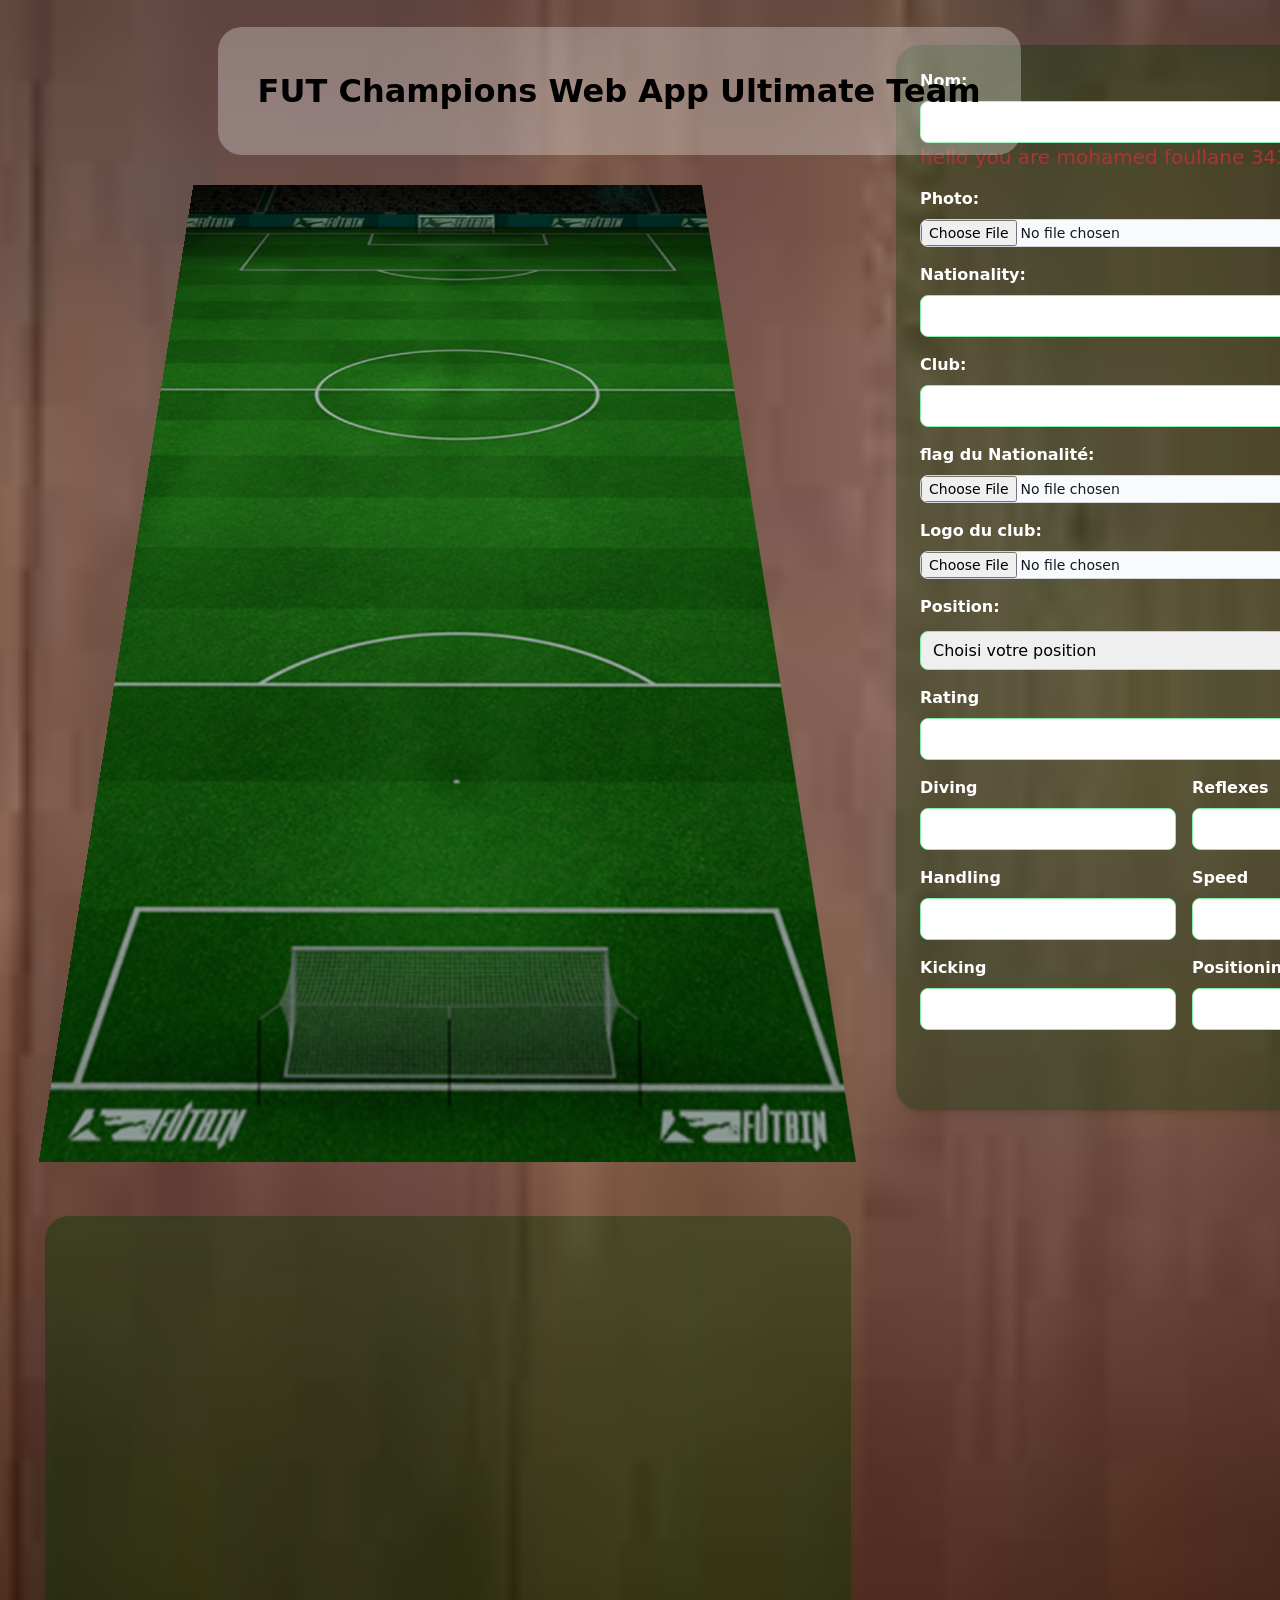
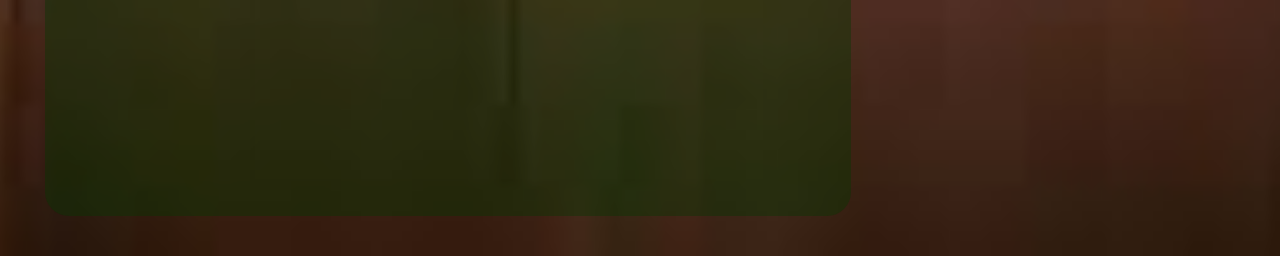
==== commit 4e61689a: "ajouter span des error dans form" ====
--- a/src/index.html
+++ b/src/index.html
@@ -25,190 +25,205 @@
           <div class="player11"></div>
         </div>
         <div
-          class="changement w-[90%] m-10 p-20 rounded-3xl pt-10 flex flex-wrap items-center justify-center gap-4 bg-[#06380464] min-h-[400px]"
+          class="changement w-[90%] m-10 p-20 rounded-3xl pt-10 flex flex-wrap items-center justify-center gap-4 bg-[#06380464] min-h-[600px]"
         ></div>
       </div>
 
       <div
         class="formall w-full max-w-xl mx-auto p-6 rounded-3xl bg-[#083a0457] shadow-md"
       >
-        <form>
-          <div class="mb-4">
-            <label class="block text-white font-bold mb-2">Nom:</label>
-            <input
-              type="text"
-              class="input-nom w-full px-3 py-2 border border-green-300 rounded-lg focus:outline-none focus:ring-2 focus:ring-green-500"
-            />
-          </div>
-          <div class="mb-4">
-            <label class="block text-white font-bold mb-2">Photo:</label>
-            <input
-              class="input-photo block w-full text-sm text-gray-900 border border-gray-300 rounded-lg cursor-pointer bg-gray-50 focus:outline-none focus:border-green-500"
-              aria-describedby="file_input_help"
-              id="file_input"
-              type="file"
-            />
-          </div>
-          <div class="mb-4">
-            <label class="block text-white font-bold mb-2">Nationality:</label>
-            <input
-              type="url"
-              class="input-nationality w-full px-3 py-2 border border-green-300 rounded-lg focus:outline-none focus:ring-2 focus:ring-green-500"
-            />
-          </div>
-          <div class="mb-4">
-            <label class="block text-white font-bold mb-2">Club:</label>
-            <input
-              type="text"
-              class="input-club w-full px-3 py-2 border border-green-300 rounded-lg focus:outline-none focus:ring-2 focus:ring-green-500"
-            />
-          </div>
-          <div class="mb-4">
-            <label class="block text-white font-bold mb-2"
-              >flag du Nationalité:</label
-            >
-            <input
-              class="input-flag-nationalite block w-full text-sm text-gray-900 border border-gray-300 rounded-lg cursor-pointer bg-gray-50 focus:outline-none focus:border-green-500"
-              aria-describedby="file_input_help"
-              id="file_input"
-              type="file"
-            />
-          </div>
-          <div class="mb-4">
-            <label class="block text-white font-bold mb-2">Logo du club:</label>
-            <input
-              class="input-logo-club block w-full text-sm text-gray-900 border border-gray-300 rounded-lg cursor-pointer bg-gray-50 focus:outline-none focus:border-green-500"
-              aria-describedby="file_input_help"
-              id="file_input"
-              type="file"
-            />
-          </div>
-          <div class="flex flex-col mb-4 mt-4">
-            <label for="position" class="text-white font-bold">Position:</label>
-            <select
-              class="select-position w-full mt-3 p-2 border border-green-300 rounded-lg focus:outline-none focus:ring-2 focus:ring-green-500"
-            >
-              <option selected>Choisi votre position</option>
-
-              <option value="GK">GK</option>
-
-              <option value="CM">CM</option>
-              <option value="CB">CB</option>
-              <option value="LB">LB</option>
-              <option value="RB">RB</option>
-              <option value="LW">LW</option>
-              <option value="CDM">CDM</option>
-              <option value="ST">ST</option>
-              <option value="RW">RW</option>
-            </select>
-          </div>
-          <div class="mb-4">
-            <label class="block text-white font-bold mb-2">Rating</label>
-            <input
-              type="number"
-              class="input-rating w-full px-3 py-2 border border-green-300 rounded-lg focus:outline-none focus:ring-2 focus:ring-green-500"
-            />
-          </div>
-
-          <div class="player-gk columns-2">
-            <div class="mb-4">
-              <label class="block text-white font-bold mb-2">Diving</label>
-              <input
-                type="number"
-                class="input-diving w-full px-3 py-2 border border-green-300 rounded-lg focus:outline-none focus:ring-2 focus:ring-green-500"
-              />
-            </div>
-            <div class="mb-4">
-              <label class="block text-white font-bold mb-2">Handling</label>
-              <input
-                type="number"
-                class="input-handling w-full px-3 py-2 border border-green-300 rounded-lg focus:outline-none focus:ring-2 focus:ring-green-500"
-              />
-            </div>
-            <div class="mb-4">
-              <label class="block text-white font-bold mb-2">Kicking</label>
-              <input
-                type="number"
-                class="input-kicking w-full px-3 py-2 border border-green-300 rounded-lg focus:outline-none focus:ring-2 focus:ring-green-500"
-              />
-            </div>
-            <div class="mb-4">
-              <label class="block text-white font-bold mb-2">Reflexes</label>
-              <input
-                type="number"
-                class="input-reflexes w-full px-3 py-2 border border-green-300 rounded-lg focus:outline-none focus:ring-2 focus:ring-green-500"
-              />
-            </div>
-            <div class="mb-4">
-              <label class="block text-white font-bold mb-2">Speed</label>
-              <input
-                type="number"
-                class="input-speed w-full px-3 py-2 border border-green-300 rounded-lg focus:outline-none focus:ring-2 focus:ring-green-500"
-              />
-            </div>
-            <div class="mb-4">
-              <label class="block text-white font-bold mb-2">Positioning</label>
-              <input
-                type="number"
-                class="input-positioning w-full px-3 py-2 border border-green-300 rounded-lg focus:outline-none focus:ring-2 focus:ring-green-500"
-              />
-            </div>
-          </div>
-          <div style="display: none" class="player-cm columns-2">
-            <div class="mb-4">
-              <label class="block text-white font-bold mb-2">Shooting</label>
-              <input
-                type="number"
-                class="input-shooting w-full px-3 py-2 border border-green-300 rounded-lg focus:outline-none focus:ring-2 focus:ring-green-500"
-              />
-            </div>
-            <div class="mb-4">
-              <label class="block text-white font-bold mb-2">Pace</label>
-              <input
-                type="number"
-                class="input-pace w-full px-3 py-2 border border-green-300 rounded-lg focus:outline-none focus:ring-2 focus:ring-green-500"
-              />
-            </div>
-            <div class="mb-4">
-              <label class="block text-white font-bold mb-2">Dribbling</label>
-              <input
-                type="number"
-                class="input-dribbling w-full px-3 py-2 border border-green-300 rounded-lg focus:outline-none focus:ring-2 focus:ring-green-500"
-              />
-            </div>
-            <div class="mb-4">
-              <label class="block text-white font-bold mb-2">Defending</label>
-              <input
-                type="number"
-                class="input-defending w-full px-3 py-2 border border-green-300 rounded-lg focus:outline-none focus:ring-2 focus:ring-green-500"
-              />
-            </div>
-            <div class="mb-4">
-              <label class="block text-white font-bold mb-2">Physical</label>
-              <input
-                type="number"
-                class="input-physical w-full px-3 py-2 border border-green-300 rounded-lg focus:outline-none focus:ring-2 focus:ring-green-500"
-              />
-            </div>
-
-            <div class="mb-4">
-              <label class="block text-white font-bold mb-2">Passing</label>
-              <input
-                type="number"
-                class="input-passing w-full px-3 py-2 border border-green-300 rounded-lg focus:outline-none focus:ring-2 focus:ring-green-500"
-              />
-            </div>
-          </div>
-
-          <div class="flex justify-end">
-            <button
-              type="button"
-              class="btn-enter text-white bg-gradient-to-r from-blue-500 via-blue-600 to-blue-700 hover:bg-gradient-to-br focus:outline-none focus:ring-blue-300 font-medium rounded-lg text-sm px-5 py-2.5 text-center"
-            >
-              Enter
-            </button>
-          </div>
-        </form>
+      <form>
+        <div class="mb-4">
+          <label class="block text-white font-bold mb-2">Nom:</label>
+          <input
+            type="text"
+            class="input-nom w-full px-3 py-2 border border-green-300 rounded-lg focus:outline-none focus:ring-2 focus:ring-green-500"
+          />
+          <span class="error-nom text-[#ae3333] text-xl font-medium ">hello you are mohamed foullane 34343</span>
+        </div>
+        <div class="mb-4">
+          <label class="block text-white font-bold mb-2">Photo:</label>
+          <input
+            class="input-photo block w-full text-sm text-gray-900 border border-gray-300 rounded-lg cursor-pointer bg-gray-50 focus:outline-none focus:border-green-500"
+            aria-describedby="file_input_help"
+            id="file_input"
+            type="file"
+          />
+          <span class="error-phototext-[#ae3333] text-xl font-medium"></span>
+        </div>
+        <div class="mb-4">
+          <label class="block text-white font-bold mb-2">Nationality:</label>
+          <input
+            type="url"
+            class="input-nationality w-full px-3 py-2 border border-green-300 rounded-lg focus:outline-none focus:ring-2 focus:ring-green-500"
+          />
+          <span class="error-nationalitytext-[#ae3333] text-xl font-medium"></span>
+        </div>
+        <div class="mb-4">
+          <label class="block text-white font-bold mb-2">Club:</label>
+          <input
+            type="text"
+            class="input-club w-full px-3 py-2 border border-green-300 rounded-lg focus:outline-none focus:ring-2 focus:ring-green-500"
+          />
+          <span class="error-clubtext-[#ae3333] text-xl font-medium"></span>
+        </div>
+        <div class="mb-4">
+          <label class="block text-white font-bold mb-2">flag du Nationalité:</label>
+          <input
+            class="input-flag-nationalite block w-full text-sm text-gray-900 border border-gray-300 rounded-lg cursor-pointer bg-gray-50 focus:outline-none focus:border-green-500"
+            aria-describedby="file_input_help"
+            id="file_input"
+            type="file"
+          />
+          <span class="error-flagNationalitetext-[#ae3333] text-xl font-medium"></span>
+        </div>
+        <div class="mb-4">
+          <label class="block text-white font-bold mb-2">Logo du club:</label>
+          <input
+            class="input-logo-club block w-full text-sm text-gray-900 border border-gray-300 rounded-lg cursor-pointer bg-gray-50 focus:outline-none focus:border-green-500"
+            aria-describedby="file_input_help"
+            id="file_input"
+            type="file"
+          />
+          <span class="error-logoClubtext-[#ae3333] text-xl font-medium"></span>
+        </div>
+        <div class="flex flex-col mb-4 mt-4">
+          <label for="position" class="text-white font-bold">Position:</label>
+          <select
+            class="select-position w-full mt-3 p-2 border border-green-300 rounded-lg focus:outline-none focus:ring-2 focus:ring-green-500"
+          >
+            <option selected>Choisi votre position</option>
+            <option value="GK">GK</option>
+            <option value="CM">CM</option>
+            <option value="CB">CB</option>
+            <option value="LB">LB</option>
+            <option value="RB">RB</option>
+            <option value="LW">LW</option>
+            <option value="CDM">CDM</option>
+            <option value="ST">ST</option>
+            <option value="RW">RW</option>
+          </select>
+          <span class="error-positiontext-[#ae3333] text-xl font-medium"></span>
+        </div>
+        <div class="mb-4">
+          <label class="block text-white font-bold mb-2">Rating</label>
+          <input
+            type="number"
+            class="input-rating w-full px-3 py-2 border border-green-300 rounded-lg focus:outline-none focus:ring-2 focus:ring-green-500"
+          />
+          <span class="error-ratingtext-[#ae3333] text-xl font-medium"></span>
+        </div>
+      
+        <div class="player-gk columns-2">
+          <div class="mb-4">
+            <label class="block text-white font-bold mb-2">Diving</label>
+            <input
+              type="number"
+              class="input-diving w-full px-3 py-2 border border-green-300 rounded-lg focus:outline-none focus:ring-2 focus:ring-green-500"
+            />
+            <span class="error-divingtext-[#ae3333] text-xl font-medium"></span>
+          </div>
+          <div class="mb-4">
+            <label class="block text-white font-bold mb-2">Handling</label>
+            <input
+              type="number"
+              class="input-handling w-full px-3 py-2 border border-green-300 rounded-lg focus:outline-none focus:ring-2 focus:ring-green-500"
+            />
+            <span class="error-handlingtext-[#ae3333] text-xl font-medium"></span>
+          </div>
+          <div class="mb-4">
+            <label class="block text-white font-bold mb-2">Kicking</label>
+            <input
+              type="number"
+              class="input-kicking w-full px-3 py-2 border border-green-300 rounded-lg focus:outline-none focus:ring-2 focus:ring-green-500"
+            />
+            <span class="error-kickingtext-[#ae3333] text-xl font-medium"></span>
+          </div>
+          <div class="mb-4">
+            <label class="block text-white font-bold mb-2">Reflexes</label>
+            <input
+              type="number"
+              class="input-reflexes w-full px-3 py-2 border border-green-300 rounded-lg focus:outline-none focus:ring-2 focus:ring-green-500"
+            />
+            <span class="error-reflexestext-[#ae3333] text-xl font-medium"></span>
+          </div>
+          <div class="mb-4">
+            <label class="block text-white font-bold mb-2">Speed</label>
+            <input
+              type="number"
+              class="input-speed w-full px-3 py-2 border border-green-300 rounded-lg focus:outline-none focus:ring-2 focus:ring-green-500"
+            />
+            <span class="error-speedtext-[#ae3333] text-xl font-medium"></span>
+          </div>
+          <div class="mb-4">
+            <label class="block text-white font-bold mb-2">Positioning</label>
+            <input
+              type="number"
+              class="input-positioning w-full px-3 py-2 border border-green-300 rounded-lg focus:outline-none focus:ring-2 focus:ring-green-500"
+            />
+            <span class="error-positioningtext-[#ae3333] text-xl font-medium"></span>
+          </div>
+        </div>
+        <div style="display: none" class="player-cm columns-2">
+          <div class="mb-4">
+            <label class="block text-white font-bold mb-2">Shooting</label>
+            <input
+              type="number"
+              class="input-shooting w-full px-3 py-2 border border-green-300 rounded-lg focus:outline-none focus:ring-2 focus:ring-green-500"
+            />
+            <span class="error-shootingtext-[#ae3333] text-xl font-medium"></span>
+          </div>
+          <div class="mb-4">
+            <label class="block text-white font-bold mb-2">Pace</label>
+            <input
+              type="number"
+              class="input-pace w-full px-3 py-2 border border-green-300 rounded-lg focus:outline-none focus:ring-2 focus:ring-green-500"
+            />
+            <span class="error-pacetext-[#ae3333] text-xl font-medium"></span>
+          </div>
+          <div class="mb-4">
+            <label class="block text-white font-bold mb-2">Dribbling</label>
+            <input
+              type="number"
+              class="input-dribbling w-full px-3 py-2 border border-green-300 rounded-lg focus:outline-none focus:ring-2 focus:ring-green-500"
+            />
+            <span class="error-dribblingtext-[#ae3333] text-xl font-medium"></span>
+          </div>
+          <div class="mb-4">
+            <label class="block text-white font-bold mb-2">Defending</label>
+            <input
+              type="number"
+              class="input-defending w-full px-3 py-2 border border-green-300 rounded-lg focus:outline-none focus:ring-2 focus:ring-green-500"
+            />
+            <span class="error-defendingtext-[#ae3333] text-xl font-medium"></span>
+          </div>
+          <div class="mb-4">
+            <label class="block text-white font-bold mb-2">Physical</label>
+            <input
+              type="number"
+              class="input-physical w-full px-3 py-2 border border-green-300 rounded-lg focus:outline-none focus:ring-2 focus:ring-green-500"
+            />
+            <span class="error-physicaltext-[#ae3333] text-xl font-medium"></span>
+          </div>
+          <div class="mb-4">
+            <label class="block text-white font-bold mb-2">Passing</label>
+            <input
+              type="number"
+              class="input-passing w-full px-3 py-2 border border-green-300 rounded-lg focus:outline-none focus:ring-2 focus:ring-green-500"
+            />
+            <span class="error-passingtext-[#ae3333] text-xl font-medium"></span>
+          </div>
+        </div>
+      
+        <div class="flex justify-end">
+          <button
+            type="button"
+            class="btn-enter text-white bg-gradient-to-r from-blue-500 via-blue-600 to-blue-700 hover:bg-gradient-to-br focus:outline-none focus:ring-blue-300 font-medium rounded-lg text-sm px-5 py-2.5 text-center"
+          >
+            Enter
+          </button>
+        </div>
+      </form>
       </div>
     </div>
     <h1 class="title text-[2rem] font-bold bg-[#ffffff4a] p-10 rounded-3xl">
--- a/src/output.css
+++ b/src/output.css
@@ -603,6 +603,10 @@
   display: grid;
 }
 
+.hidden {
+  display: none;
+}
+
 .h-16 {
   height: 4rem;
 }
@@ -777,6 +781,11 @@
   border-color: rgb(134 239 172 / var(--tw-border-opacity, 1));
 }
 
+.border-red-500 {
+  --tw-border-opacity: 1;
+  border-color: rgb(239 68 68 / var(--tw-border-opacity, 1));
+}
+
 .bg-\[\#06380464\] {
   background-color: #06380464;
 }
@@ -792,6 +801,10 @@
 .bg-gray-50 {
   --tw-bg-opacity: 1;
   background-color: rgb(249 250 251 / var(--tw-bg-opacity, 1));
+}
+
+.bg-white\/30 {
+  background-color: rgb(255 255 255 / 0.3);
 }
 
 .bg-gradient-to-r {
@@ -880,6 +893,16 @@
   line-height: 1rem;
 }
 
+.text-4xl {
+  font-size: 2.25rem;
+  line-height: 2.5rem;
+}
+
+.text-xl {
+  font-size: 1.25rem;
+  line-height: 1.75rem;
+}
+
 .font-bold {
   font-weight: 700;
 }
@@ -896,6 +919,26 @@
 .text-white {
   --tw-text-opacity: 1;
   color: rgb(255 255 255 / var(--tw-text-opacity, 1));
+}
+
+.text-red-500 {
+  --tw-text-opacity: 1;
+  color: rgb(239 68 68 / var(--tw-text-opacity, 1));
+}
+
+.text-\[\#fff\] {
+  --tw-text-opacity: 1;
+  color: rgb(255 255 255 / var(--tw-text-opacity, 1));
+}
+
+.text-\[\#ae3333\] {
+  --tw-text-opacity: 1;
+  color: rgb(174 51 51 / var(--tw-text-opacity, 1));
+}
+
+.text-\[\#c41a1a\] {
+  --tw-text-opacity: 1;
+  color: rgb(196 26 26 / var(--tw-text-opacity, 1));
 }
 
 .shadow-md {
@@ -904,6 +947,22 @@
   box-shadow: var(--tw-ring-offset-shadow, 0 0 #0000), var(--tw-ring-shadow, 0 0 #0000), var(--tw-shadow);
 }
 
+.shadow-lg {
+  --tw-shadow: 0 10px 15px -3px rgb(0 0 0 / 0.1), 0 4px 6px -4px rgb(0 0 0 / 0.1);
+  --tw-shadow-colored: 0 10px 15px -3px var(--tw-shadow-color), 0 4px 6px -4px var(--tw-shadow-color);
+  box-shadow: var(--tw-ring-offset-shadow, 0 0 #0000), var(--tw-ring-shadow, 0 0 #0000), var(--tw-shadow);
+}
+
+.transition-all {
+  transition-property: all;
+  transition-timing-function: cubic-bezier(0.4, 0, 0.2, 1);
+  transition-duration: 150ms;
+}
+
+.hover\:bg-white\/40:hover {
+  background-color: rgb(255 255 255 / 0.4);
+}
+
 .hover\:bg-gradient-to-br:hover {
   background-image: linear-gradient(to bottom right, var(--tw-gradient-stops));
 }
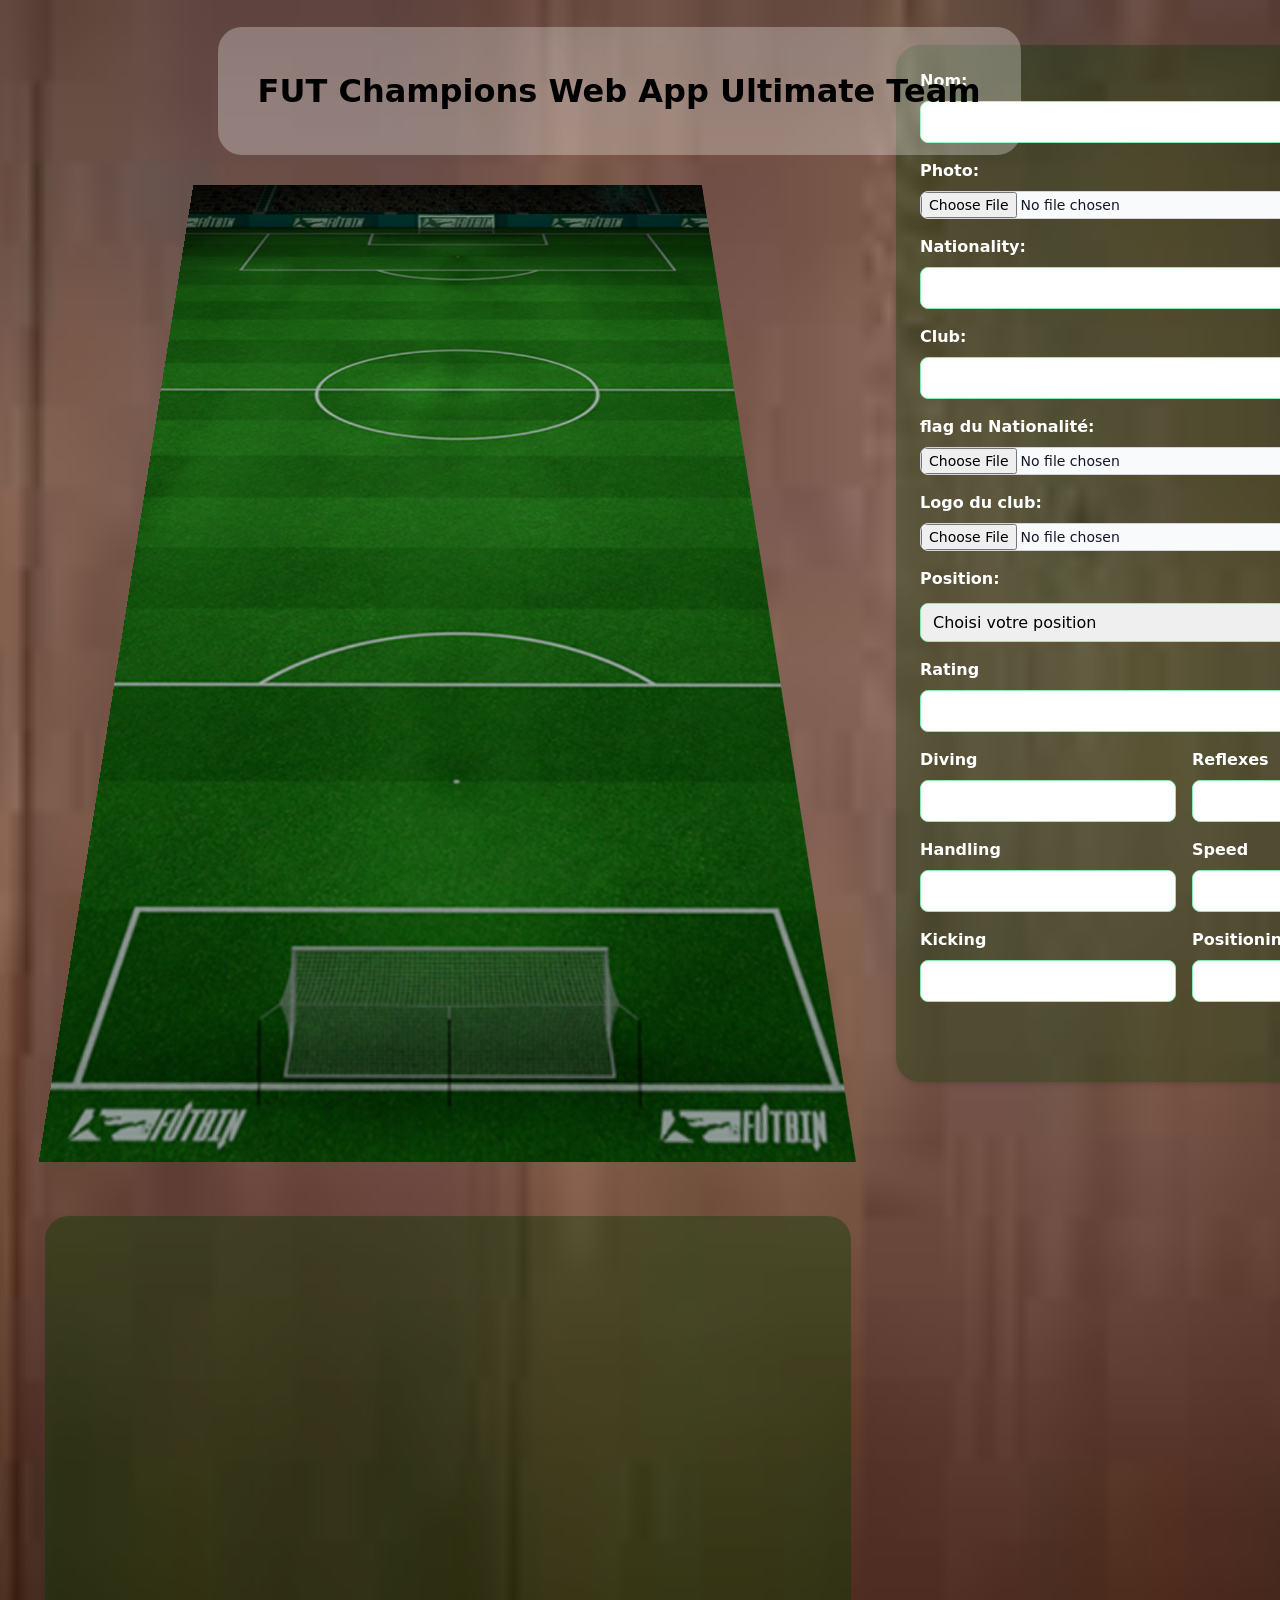
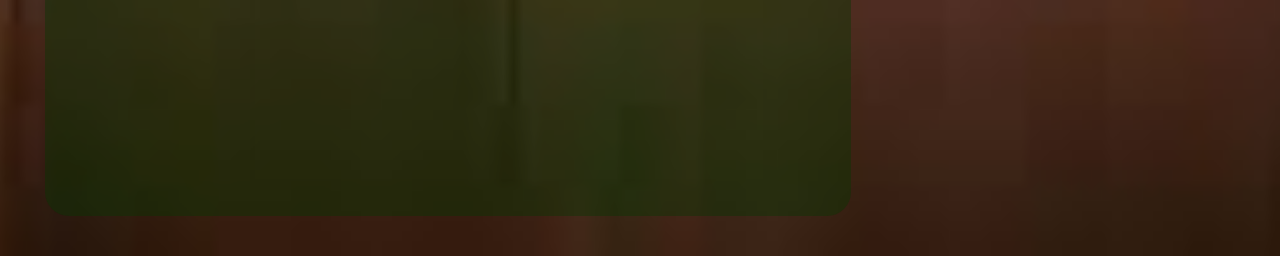
==== commit 917b860c: "ajouter la validation du formulaire avec gestion des erreurs" ====
--- a/src/index.html
+++ b/src/index.html
@@ -5,13 +5,21 @@
     <meta name="viewport" content="width=device-width, initial-scale=1.0" />
     <link rel="stylesheet" href="output.css" />
     <link rel="stylesheet" href="./style/style.css" />
+
+    <link
+      rel="stylesheet"
+      href="https://cdnjs.cloudflare.com/ajax/libs/font-awesome/6.7.1/css/all.min.css"
+      integrity="sha512-5Hs3dF2AEPkpNAR7UiOHba+lRSJNeM2ECkwxUIxC1Q/FLycGTbNapWXB4tP889k5T5Ju8fs4b1P5z/iB4nMfSQ=="
+      crossorigin="anonymous"
+      referrerpolicy="no-referrer"
+    />
     <title>Document</title>
   </head>
 
   <body>
     <div class="containerr">
       <div class="stad w-[70%] flex items-center justify-center flex-col gap-4">
-        <div class="stadDiv w-[70%] h-[70rem] mb-10">
+        <div class="stadDiv w-[70%] h-[70rem] mb-10 " >
           <div class="player1"></div>
           <div class="player2"></div>
           <div class="player3"></div>
@@ -25,6 +33,7 @@
           <div class="player11"></div>
         </div>
         <div
+        id="changement"
           class="changement w-[90%] m-10 p-20 rounded-3xl pt-10 flex flex-wrap items-center justify-center gap-4 bg-[#06380464] min-h-[600px]"
         ></div>
       </div>
@@ -32,203 +41,244 @@
       <div
         class="formall w-full max-w-xl mx-auto p-6 rounded-3xl bg-[#083a0457] shadow-md"
       >
-      <form>
-        <div class="mb-4">
-          <label class="block text-white font-bold mb-2">Nom:</label>
-          <input
-            type="text"
-            class="input-nom w-full px-3 py-2 border border-green-300 rounded-lg focus:outline-none focus:ring-2 focus:ring-green-500"
-          />
-          <span class="error-nom text-[#ae3333] text-xl font-medium ">hello you are mohamed foullane 34343</span>
-        </div>
-        <div class="mb-4">
-          <label class="block text-white font-bold mb-2">Photo:</label>
-          <input
-            class="input-photo block w-full text-sm text-gray-900 border border-gray-300 rounded-lg cursor-pointer bg-gray-50 focus:outline-none focus:border-green-500"
-            aria-describedby="file_input_help"
-            id="file_input"
-            type="file"
-          />
-          <span class="error-phototext-[#ae3333] text-xl font-medium"></span>
-        </div>
-        <div class="mb-4">
-          <label class="block text-white font-bold mb-2">Nationality:</label>
-          <input
-            type="url"
-            class="input-nationality w-full px-3 py-2 border border-green-300 rounded-lg focus:outline-none focus:ring-2 focus:ring-green-500"
-          />
-          <span class="error-nationalitytext-[#ae3333] text-xl font-medium"></span>
-        </div>
-        <div class="mb-4">
-          <label class="block text-white font-bold mb-2">Club:</label>
-          <input
-            type="text"
-            class="input-club w-full px-3 py-2 border border-green-300 rounded-lg focus:outline-none focus:ring-2 focus:ring-green-500"
-          />
-          <span class="error-clubtext-[#ae3333] text-xl font-medium"></span>
-        </div>
-        <div class="mb-4">
-          <label class="block text-white font-bold mb-2">flag du Nationalité:</label>
-          <input
-            class="input-flag-nationalite block w-full text-sm text-gray-900 border border-gray-300 rounded-lg cursor-pointer bg-gray-50 focus:outline-none focus:border-green-500"
-            aria-describedby="file_input_help"
-            id="file_input"
-            type="file"
-          />
-          <span class="error-flagNationalitetext-[#ae3333] text-xl font-medium"></span>
-        </div>
-        <div class="mb-4">
-          <label class="block text-white font-bold mb-2">Logo du club:</label>
-          <input
-            class="input-logo-club block w-full text-sm text-gray-900 border border-gray-300 rounded-lg cursor-pointer bg-gray-50 focus:outline-none focus:border-green-500"
-            aria-describedby="file_input_help"
-            id="file_input"
-            type="file"
-          />
-          <span class="error-logoClubtext-[#ae3333] text-xl font-medium"></span>
-        </div>
-        <div class="flex flex-col mb-4 mt-4">
-          <label for="position" class="text-white font-bold">Position:</label>
-          <select
-            class="select-position w-full mt-3 p-2 border border-green-300 rounded-lg focus:outline-none focus:ring-2 focus:ring-green-500"
-          >
-            <option selected>Choisi votre position</option>
-            <option value="GK">GK</option>
-            <option value="CM">CM</option>
-            <option value="CB">CB</option>
-            <option value="LB">LB</option>
-            <option value="RB">RB</option>
-            <option value="LW">LW</option>
-            <option value="CDM">CDM</option>
-            <option value="ST">ST</option>
-            <option value="RW">RW</option>
-          </select>
-          <span class="error-positiontext-[#ae3333] text-xl font-medium"></span>
-        </div>
-        <div class="mb-4">
-          <label class="block text-white font-bold mb-2">Rating</label>
-          <input
-            type="number"
-            class="input-rating w-full px-3 py-2 border border-green-300 rounded-lg focus:outline-none focus:ring-2 focus:ring-green-500"
-          />
-          <span class="error-ratingtext-[#ae3333] text-xl font-medium"></span>
-        </div>
-      
-        <div class="player-gk columns-2">
-          <div class="mb-4">
-            <label class="block text-white font-bold mb-2">Diving</label>
+        <form>
+          <div class="mb-4">
+            <label class="block text-white font-bold mb-2">Nom:</label>
+            <input
+              type="text"
+              class="input-nom w-full px-3 py-2 border border-green-300 rounded-lg focus:outline-none focus:ring-2 focus:ring-green-500"
+            />
+            <span class="error-nom text-[#ae3333] text-xl font-medium"></span>
+          </div>
+          <div class="mb-4">
+            <label class="block text-white font-bold mb-2">Photo:</label>
+            <input
+              class="input-photo block w-full text-sm text-gray-900 border border-gray-300 rounded-lg cursor-pointer bg-gray-50 focus:outline-none focus:border-green-500"
+              aria-describedby="file_input_help"
+              id="file_input"
+              type="file"
+            />
+            <span class="error-photo text-[#ae3333] text-xl font-medium"></span>
+          </div>
+          <div class="mb-4">
+            <label class="block text-white font-bold mb-2">Nationality:</label>
+            <input
+              type="url"
+              class="input-nationality w-full px-3 py-2 border border-green-300 rounded-lg focus:outline-none focus:ring-2 focus:ring-green-500"
+            />
+            <span
+              class="error-nationality text-[#ae3333] text-xl font-medium"
+            ></span>
+          </div>
+          <div class="mb-4">
+            <label class="block text-white font-bold mb-2">Club:</label>
+            <input
+              type="text"
+              class="input-club w-full px-3 py-2 border border-green-300 rounded-lg focus:outline-none focus:ring-2 focus:ring-green-500"
+            />
+            <span class="error-club text-[#ae3333] text-xl font-medium"></span>
+          </div>
+          <div class="mb-4">
+            <label class="block text-white font-bold mb-2"
+              >flag du Nationalité:</label
+            >
+            <input
+              class="input-flag-nationalite block w-full text-sm text-gray-900 border border-gray-300 rounded-lg cursor-pointer bg-gray-50 focus:outline-none focus:border-green-500"
+              aria-describedby="file_input_help"
+              id="file_input"
+              type="file"
+            />
+            <span
+              class="error-flagNationalite text-[#ae3333] text-xl font-medium"
+            ></span>
+          </div>
+          <div class="mb-4">
+            <label class="block text-white font-bold mb-2">Logo du club:</label>
+            <input
+              class="input-logo-club block w-full text-sm text-gray-900 border border-gray-300 rounded-lg cursor-pointer bg-gray-50 focus:outline-none focus:border-green-500"
+              aria-describedby="file_input_help"
+              id="file_input"
+              type="file"
+            />
+            <span
+              class="error-logoClub text-[#ae3333] text-xl font-medium"
+            ></span>
+          </div>
+          <div class="flex flex-col mb-4 mt-4">
+            <label for="position" class="text-white font-bold">Position:</label>
+            <select
+              class="select-position w-full mt-3 p-2 border border-green-300 rounded-lg focus:outline-none focus:ring-2 focus:ring-green-500"
+            >
+              <option selected>Choisi votre position</option>
+              <option value="GK">GK</option>
+              <option value="CM">CM</option>
+              <option value="CB">CB</option>
+              <option value="LB">LB</option>
+              <option value="RB">RB</option>
+              <option value="LW">LW</option>
+              <option value="CDM">CDM</option>
+              <option value="ST">ST</option>
+              <option value="RW">RW</option>
+            </select>
+            <span
+              class="error-position text-[#ae3333] text-xl font-medium"
+            ></span>
+          </div>
+          <div class="mb-4">
+            <label class="block text-white font-bold mb-2">Rating</label>
             <input
               type="number"
-              class="input-diving w-full px-3 py-2 border border-green-300 rounded-lg focus:outline-none focus:ring-2 focus:ring-green-500"
-            />
-            <span class="error-divingtext-[#ae3333] text-xl font-medium"></span>
-          </div>
-          <div class="mb-4">
-            <label class="block text-white font-bold mb-2">Handling</label>
-            <input
-              type="number"
-              class="input-handling w-full px-3 py-2 border border-green-300 rounded-lg focus:outline-none focus:ring-2 focus:ring-green-500"
-            />
-            <span class="error-handlingtext-[#ae3333] text-xl font-medium"></span>
-          </div>
-          <div class="mb-4">
-            <label class="block text-white font-bold mb-2">Kicking</label>
-            <input
-              type="number"
-              class="input-kicking w-full px-3 py-2 border border-green-300 rounded-lg focus:outline-none focus:ring-2 focus:ring-green-500"
-            />
-            <span class="error-kickingtext-[#ae3333] text-xl font-medium"></span>
-          </div>
-          <div class="mb-4">
-            <label class="block text-white font-bold mb-2">Reflexes</label>
-            <input
-              type="number"
-              class="input-reflexes w-full px-3 py-2 border border-green-300 rounded-lg focus:outline-none focus:ring-2 focus:ring-green-500"
-            />
-            <span class="error-reflexestext-[#ae3333] text-xl font-medium"></span>
-          </div>
-          <div class="mb-4">
-            <label class="block text-white font-bold mb-2">Speed</label>
-            <input
-              type="number"
-              class="input-speed w-full px-3 py-2 border border-green-300 rounded-lg focus:outline-none focus:ring-2 focus:ring-green-500"
-            />
-            <span class="error-speedtext-[#ae3333] text-xl font-medium"></span>
-          </div>
-          <div class="mb-4">
-            <label class="block text-white font-bold mb-2">Positioning</label>
-            <input
-              type="number"
-              class="input-positioning w-full px-3 py-2 border border-green-300 rounded-lg focus:outline-none focus:ring-2 focus:ring-green-500"
-            />
-            <span class="error-positioningtext-[#ae3333] text-xl font-medium"></span>
-          </div>
-        </div>
-        <div style="display: none" class="player-cm columns-2">
-          <div class="mb-4">
-            <label class="block text-white font-bold mb-2">Shooting</label>
-            <input
-              type="number"
-              class="input-shooting w-full px-3 py-2 border border-green-300 rounded-lg focus:outline-none focus:ring-2 focus:ring-green-500"
-            />
-            <span class="error-shootingtext-[#ae3333] text-xl font-medium"></span>
-          </div>
-          <div class="mb-4">
-            <label class="block text-white font-bold mb-2">Pace</label>
-            <input
-              type="number"
-              class="input-pace w-full px-3 py-2 border border-green-300 rounded-lg focus:outline-none focus:ring-2 focus:ring-green-500"
-            />
-            <span class="error-pacetext-[#ae3333] text-xl font-medium"></span>
-          </div>
-          <div class="mb-4">
-            <label class="block text-white font-bold mb-2">Dribbling</label>
-            <input
-              type="number"
-              class="input-dribbling w-full px-3 py-2 border border-green-300 rounded-lg focus:outline-none focus:ring-2 focus:ring-green-500"
-            />
-            <span class="error-dribblingtext-[#ae3333] text-xl font-medium"></span>
-          </div>
-          <div class="mb-4">
-            <label class="block text-white font-bold mb-2">Defending</label>
-            <input
-              type="number"
-              class="input-defending w-full px-3 py-2 border border-green-300 rounded-lg focus:outline-none focus:ring-2 focus:ring-green-500"
-            />
-            <span class="error-defendingtext-[#ae3333] text-xl font-medium"></span>
-          </div>
-          <div class="mb-4">
-            <label class="block text-white font-bold mb-2">Physical</label>
-            <input
-              type="number"
-              class="input-physical w-full px-3 py-2 border border-green-300 rounded-lg focus:outline-none focus:ring-2 focus:ring-green-500"
-            />
-            <span class="error-physicaltext-[#ae3333] text-xl font-medium"></span>
-          </div>
-          <div class="mb-4">
-            <label class="block text-white font-bold mb-2">Passing</label>
-            <input
-              type="number"
-              class="input-passing w-full px-3 py-2 border border-green-300 rounded-lg focus:outline-none focus:ring-2 focus:ring-green-500"
-            />
-            <span class="error-passingtext-[#ae3333] text-xl font-medium"></span>
-          </div>
-        </div>
-      
-        <div class="flex justify-end">
-          <button
-            type="button"
-            class="btn-enter text-white bg-gradient-to-r from-blue-500 via-blue-600 to-blue-700 hover:bg-gradient-to-br focus:outline-none focus:ring-blue-300 font-medium rounded-lg text-sm px-5 py-2.5 text-center"
-          >
-            Enter
-          </button>
-        </div>
-      </form>
+              class="input-rating w-full px-3 py-2 border border-green-300 rounded-lg focus:outline-none focus:ring-2 focus:ring-green-500"
+            />
+            <span
+              class="error-rating text-[#ae3333] text-xl font-medium"
+            ></span>
+          </div>
+
+          <div class="player-gk columns-2">
+            <div class="mb-4">
+              <label class="block text-white font-bold mb-2">Diving</label>
+              <input
+                type="number"
+                class="input-diving w-full px-3 py-2 border border-green-300 rounded-lg focus:outline-none focus:ring-2 focus:ring-green-500"
+              />
+              <span
+                class="error-diving text-[#ae3333] text-xl font-medium"
+              ></span>
+            </div>
+            <div class="mb-4">
+              <label class="block text-white font-bold mb-2">Handling</label>
+              <input
+                type="number"
+                class="input-handling w-full px-3 py-2 border border-green-300 rounded-lg focus:outline-none focus:ring-2 focus:ring-green-500"
+              />
+              <span
+                class="error-handling text-[#ae3333] text-xl font-medium"
+              ></span>
+            </div>
+            <div class="mb-4">
+              <label class="block text-white font-bold mb-2">Kicking</label>
+              <input
+                type="number"
+                class="input-kicking w-full px-3 py-2 border border-green-300 rounded-lg focus:outline-none focus:ring-2 focus:ring-green-500"
+              />
+              <span
+                class="error-kicking text-[#ae3333] text-xl font-medium"
+              ></span>
+            </div>
+            <div class="mb-4">
+              <label class="block text-white font-bold mb-2">Reflexes</label>
+              <input
+                type="number"
+                class="input-reflexes w-full px-3 py-2 border border-green-300 rounded-lg focus:outline-none focus:ring-2 focus:ring-green-500"
+              />
+              <span
+                class="error-reflexes text-[#ae3333] text-xl font-medium"
+              ></span>
+            </div>
+            <div class="mb-4">
+              <label class="block text-white font-bold mb-2">Speed</label>
+              <input
+                type="number"
+                class="input-speed w-full px-3 py-2 border border-green-300 rounded-lg focus:outline-none focus:ring-2 focus:ring-green-500"
+              />
+              <span
+                class="error-speed text-[#ae3333] text-xl font-medium"
+              ></span>
+            </div>
+            <div class="mb-4">
+              <label class="block text-white font-bold mb-2">Positioning</label>
+              <input
+                type="number"
+                class="input-positioning w-full px-3 py-2 border border-green-300 rounded-lg focus:outline-none focus:ring-2 focus:ring-green-500"
+              />
+              <span
+                class="error-positioning text-[#ae3333] text-xl font-medium"
+              ></span>
+            </div>
+          </div>
+          <div style="display: none" class="player-cm columns-2">
+            <div class="mb-4">
+              <label class="block text-white font-bold mb-2">Shooting</label>
+              <input
+                type="number"
+                class="input-shooting w-full px-3 py-2 border border-green-300 rounded-lg focus:outline-none focus:ring-2 focus:ring-green-500"
+              />
+              <span
+                class="error-shooting text-[#ae3333] text-xl font-medium"
+              ></span>
+            </div>
+            <div class="mb-4">
+              <label class="block text-white font-bold mb-2">Pace</label>
+              <input
+                type="number"
+                class="input-pace w-full px-3 py-2 border border-green-300 rounded-lg focus:outline-none focus:ring-2 focus:ring-green-500"
+              />
+              <span
+                class="error-pace text-[#ae3333] text-xl font-medium"
+              ></span>
+            </div>
+            <div class="mb-4">
+              <label class="block text-white font-bold mb-2">Dribbling</label>
+              <input
+                type="number"
+                class="input-dribbling w-full px-3 py-2 border border-green-300 rounded-lg focus:outline-none focus:ring-2 focus:ring-green-500"
+              />
+              <span
+                class="error-dribbling text-[#ae3333] text-xl font-medium"
+              ></span>
+            </div>
+            <div class="mb-4">
+              <label class="block text-white font-bold mb-2">Defending</label>
+              <input
+                type="number"
+                class="input-defending w-full px-3 py-2 border border-green-300 rounded-lg focus:outline-none focus:ring-2 focus:ring-green-500"
+              />
+              <span
+                class="error-defending text-[#ae3333] text-xl font-medium"
+              ></span>
+            </div>
+            <div class="mb-4">
+              <label class="block text-white font-bold mb-2">Physical</label>
+              <input
+                type="number"
+                class="input-physical w-full px-3 py-2 border border-green-300 rounded-lg focus:outline-none focus:ring-2 focus:ring-green-500"
+              />
+              <span
+                class="error-physical text-[#ae3333] text-xl font-medium"
+              ></span>
+            </div>
+            <div class="mb-4">
+              <label class="block text-white font-bold mb-2">Passing</label>
+              <input
+                type="number"
+                class="input-passing w-full px-3 py-2 border border-green-300 rounded-lg focus:outline-none focus:ring-2 focus:ring-green-500"
+              />
+              <span
+                class="error-passing text-[#ae3333] text-xl font-medium"
+              ></span>
+            </div>
+          </div>
+
+          <div class="flex justify-end">
+            <button
+              type="button"
+              class="btn-enter text-white bg-gradient-to-r from-blue-500 via-blue-600 to-blue-700 hover:bg-gradient-to-br focus:outline-none focus:ring-blue-300 font-medium rounded-lg text-sm px-5 py-2.5 text-center"
+            >
+              Enter
+            </button>
+          </div>
+        </form>
       </div>
     </div>
-    <h1 class="title text-[2rem] font-bold bg-[#ffffff4a] p-10 rounded-3xl">
+    <h1 class="title text-[2rem] font-bold bg-[#ffffff4a] p-10 rounded-3xl ">
       FUT Champions Web App Ultimate Team
     </h1>
+
+
+
+
+  
     <script src="./js/main.js"></script>
   </body>
 </html>
--- a/src/output.css
+++ b/src/output.css
@@ -575,8 +575,8 @@
   margin-bottom: 1rem;
 }
 
-.mt-10 {
-  margin-top: 2.5rem;
+.me-2 {
+  margin-inline-end: 0.5rem;
 }
 
 .mt-2 {
@@ -603,10 +603,6 @@
   display: grid;
 }
 
-.hidden {
-  display: none;
-}
-
 .h-16 {
   height: 4rem;
 }
@@ -621,42 +617,6 @@
 
 .h-\[70rem\] {
   height: 70rem;
-}
-
-.min-h-\[450px\] {
-  min-height: 450px;
-}
-
-.min-h-\[0px\] {
-  min-height: 0px;
-}
-
-.min-h-\[100px\] {
-  min-height: 100px;
-}
-
-.min-h-\[150px\] {
-  min-height: 150px;
-}
-
-.min-h-\[180px\] {
-  min-height: 180px;
-}
-
-.min-h-\[200px\] {
-  min-height: 200px;
-}
-
-.min-h-\[220px\] {
-  min-height: 220px;
-}
-
-.min-h-\[300px\] {
-  min-height: 300px;
-}
-
-.min-h-\[400px\] {
-  min-height: 400px;
 }
 
 .min-h-\[600px\] {
@@ -738,6 +698,10 @@
 
 .gap-1 {
   gap: 0.25rem;
+}
+
+.gap-3 {
+  gap: 0.75rem;
 }
 
 .gap-4 {
@@ -781,11 +745,6 @@
   border-color: rgb(134 239 172 / var(--tw-border-opacity, 1));
 }
 
-.border-red-500 {
-  --tw-border-opacity: 1;
-  border-color: rgb(239 68 68 / var(--tw-border-opacity, 1));
-}
-
 .bg-\[\#06380464\] {
   background-color: #06380464;
 }
@@ -803,8 +762,9 @@
   background-color: rgb(249 250 251 / var(--tw-bg-opacity, 1));
 }
 
-.bg-white\/30 {
-  background-color: rgb(255 255 255 / 0.3);
+.bg-red-700 {
+  --tw-bg-opacity: 1;
+  background-color: rgb(185 28 28 / var(--tw-bg-opacity, 1));
 }
 
 .bg-gradient-to-r {
@@ -817,15 +777,30 @@
   --tw-gradient-stops: var(--tw-gradient-from), var(--tw-gradient-to);
 }
 
+.from-lime-200 {
+  --tw-gradient-from: #d9f99d var(--tw-gradient-from-position);
+  --tw-gradient-to: rgb(217 249 157 / 0) var(--tw-gradient-to-position);
+  --tw-gradient-stops: var(--tw-gradient-from), var(--tw-gradient-to);
+}
+
 .via-blue-600 {
   --tw-gradient-to: rgb(37 99 235 / 0)  var(--tw-gradient-to-position);
   --tw-gradient-stops: var(--tw-gradient-from), #2563eb var(--tw-gradient-via-position), var(--tw-gradient-to);
 }
 
+.via-lime-400 {
+  --tw-gradient-to: rgb(163 230 53 / 0)  var(--tw-gradient-to-position);
+  --tw-gradient-stops: var(--tw-gradient-from), #a3e635 var(--tw-gradient-via-position), var(--tw-gradient-to);
+}
+
 .to-blue-700 {
   --tw-gradient-to: #1d4ed8 var(--tw-gradient-to-position);
 }
 
+.to-lime-500 {
+  --tw-gradient-to: #84cc16 var(--tw-gradient-to-position);
+}
+
 .p-10 {
   padding: 2.5rem;
 }
@@ -834,6 +809,10 @@
   padding: 0.5rem;
 }
 
+.p-20 {
+  padding: 5rem;
+}
+
 .p-4 {
   padding: 1rem;
 }
@@ -842,8 +821,9 @@
   padding: 1.5rem;
 }
 
-.p-20 {
-  padding: 5rem;
+.px-2 {
+  padding-left: 0.5rem;
+  padding-right: 0.5rem;
 }
 
 .px-3 {
@@ -888,27 +868,27 @@
   line-height: 1.25rem;
 }
 
+.text-xl {
+  font-size: 1.25rem;
+  line-height: 1.75rem;
+}
+
 .text-xs {
   font-size: 0.75rem;
   line-height: 1rem;
 }
 
-.text-4xl {
-  font-size: 2.25rem;
-  line-height: 2.5rem;
-}
-
-.text-xl {
-  font-size: 1.25rem;
-  line-height: 1.75rem;
-}
-
 .font-bold {
   font-weight: 700;
 }
 
 .font-medium {
   font-weight: 500;
+}
+
+.text-\[\#ae3333\] {
+  --tw-text-opacity: 1;
+  color: rgb(174 51 51 / var(--tw-text-opacity, 1));
 }
 
 .text-gray-900 {
@@ -921,24 +901,10 @@
   color: rgb(255 255 255 / var(--tw-text-opacity, 1));
 }
 
-.text-red-500 {
-  --tw-text-opacity: 1;
-  color: rgb(239 68 68 / var(--tw-text-opacity, 1));
-}
-
-.text-\[\#fff\] {
-  --tw-text-opacity: 1;
-  color: rgb(255 255 255 / var(--tw-text-opacity, 1));
-}
-
-.text-\[\#ae3333\] {
-  --tw-text-opacity: 1;
-  color: rgb(174 51 51 / var(--tw-text-opacity, 1));
-}
-
-.text-\[\#c41a1a\] {
-  --tw-text-opacity: 1;
-  color: rgb(196 26 26 / var(--tw-text-opacity, 1));
+.shadow-lg {
+  --tw-shadow: 0 10px 15px -3px rgb(0 0 0 / 0.1), 0 4px 6px -4px rgb(0 0 0 / 0.1);
+  --tw-shadow-colored: 0 10px 15px -3px var(--tw-shadow-color), 0 4px 6px -4px var(--tw-shadow-color);
+  box-shadow: var(--tw-ring-offset-shadow, 0 0 #0000), var(--tw-ring-shadow, 0 0 #0000), var(--tw-shadow);
 }
 
 .shadow-md {
@@ -947,20 +913,14 @@
   box-shadow: var(--tw-ring-offset-shadow, 0 0 #0000), var(--tw-ring-shadow, 0 0 #0000), var(--tw-shadow);
 }
 
-.shadow-lg {
-  --tw-shadow: 0 10px 15px -3px rgb(0 0 0 / 0.1), 0 4px 6px -4px rgb(0 0 0 / 0.1);
-  --tw-shadow-colored: 0 10px 15px -3px var(--tw-shadow-color), 0 4px 6px -4px var(--tw-shadow-color);
-  box-shadow: var(--tw-ring-offset-shadow, 0 0 #0000), var(--tw-ring-shadow, 0 0 #0000), var(--tw-shadow);
-}
-
-.transition-all {
-  transition-property: all;
-  transition-timing-function: cubic-bezier(0.4, 0, 0.2, 1);
-  transition-duration: 150ms;
-}
-
-.hover\:bg-white\/40:hover {
-  background-color: rgb(255 255 255 / 0.4);
+.shadow-lime-500\/50 {
+  --tw-shadow-color: rgb(132 204 22 / 0.5);
+  --tw-shadow: var(--tw-shadow-colored);
+}
+
+.hover\:bg-red-800:hover {
+  --tw-bg-opacity: 1;
+  background-color: rgb(153 27 27 / var(--tw-bg-opacity, 1));
 }
 
 .hover\:bg-gradient-to-br:hover {
@@ -983,6 +943,12 @@
   box-shadow: var(--tw-ring-offset-shadow), var(--tw-ring-shadow), var(--tw-shadow, 0 0 #0000);
 }
 
+.focus\:ring-4:focus {
+  --tw-ring-offset-shadow: var(--tw-ring-inset) 0 0 0 var(--tw-ring-offset-width) var(--tw-ring-offset-color);
+  --tw-ring-shadow: var(--tw-ring-inset) 0 0 0 calc(4px + var(--tw-ring-offset-width)) var(--tw-ring-color);
+  box-shadow: var(--tw-ring-offset-shadow), var(--tw-ring-shadow), var(--tw-shadow, 0 0 #0000);
+}
+
 .focus\:ring-blue-300:focus {
   --tw-ring-opacity: 1;
   --tw-ring-color: rgb(147 197 253 / var(--tw-ring-opacity, 1));
@@ -991,4 +957,47 @@
 .focus\:ring-green-500:focus {
   --tw-ring-opacity: 1;
   --tw-ring-color: rgb(34 197 94 / var(--tw-ring-opacity, 1));
+}
+
+.focus\:ring-lime-300:focus {
+  --tw-ring-opacity: 1;
+  --tw-ring-color: rgb(190 242 100 / var(--tw-ring-opacity, 1));
+}
+
+.focus\:ring-red-300:focus {
+  --tw-ring-opacity: 1;
+  --tw-ring-color: rgb(252 165 165 / var(--tw-ring-opacity, 1));
+}
+
+@media (prefers-color-scheme: dark) {
+  .dark\:bg-red-600 {
+    --tw-bg-opacity: 1;
+    background-color: rgb(220 38 38 / var(--tw-bg-opacity, 1));
+  }
+
+  .dark\:shadow-lg {
+    --tw-shadow: 0 10px 15px -3px rgb(0 0 0 / 0.1), 0 4px 6px -4px rgb(0 0 0 / 0.1);
+    --tw-shadow-colored: 0 10px 15px -3px var(--tw-shadow-color), 0 4px 6px -4px var(--tw-shadow-color);
+    box-shadow: var(--tw-ring-offset-shadow, 0 0 #0000), var(--tw-ring-shadow, 0 0 #0000), var(--tw-shadow);
+  }
+
+  .dark\:shadow-lime-800\/80 {
+    --tw-shadow-color: rgb(63 98 18 / 0.8);
+    --tw-shadow: var(--tw-shadow-colored);
+  }
+
+  .dark\:hover\:bg-red-700:hover {
+    --tw-bg-opacity: 1;
+    background-color: rgb(185 28 28 / var(--tw-bg-opacity, 1));
+  }
+
+  .dark\:focus\:ring-lime-800:focus {
+    --tw-ring-opacity: 1;
+    --tw-ring-color: rgb(63 98 18 / var(--tw-ring-opacity, 1));
+  }
+
+  .dark\:focus\:ring-red-900:focus {
+    --tw-ring-opacity: 1;
+    --tw-ring-color: rgb(127 29 29 / var(--tw-ring-opacity, 1));
+  }
 }
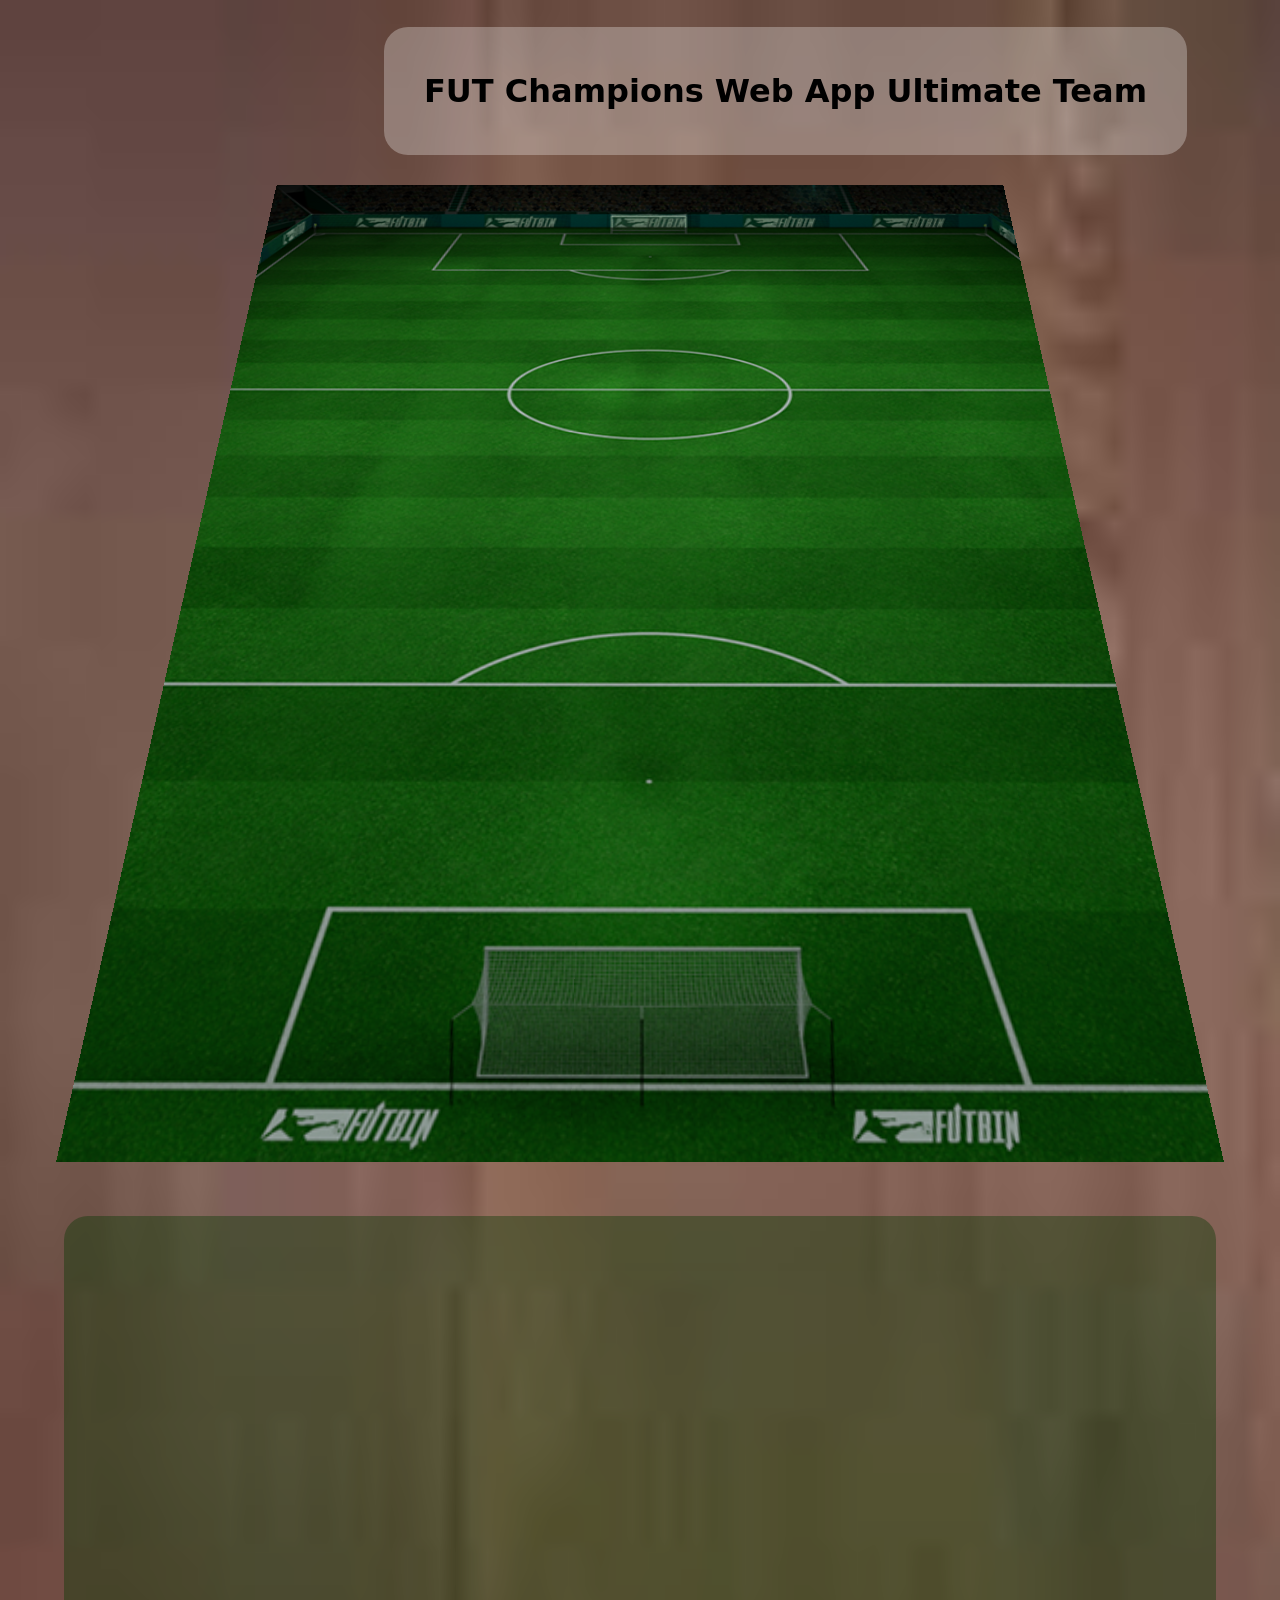
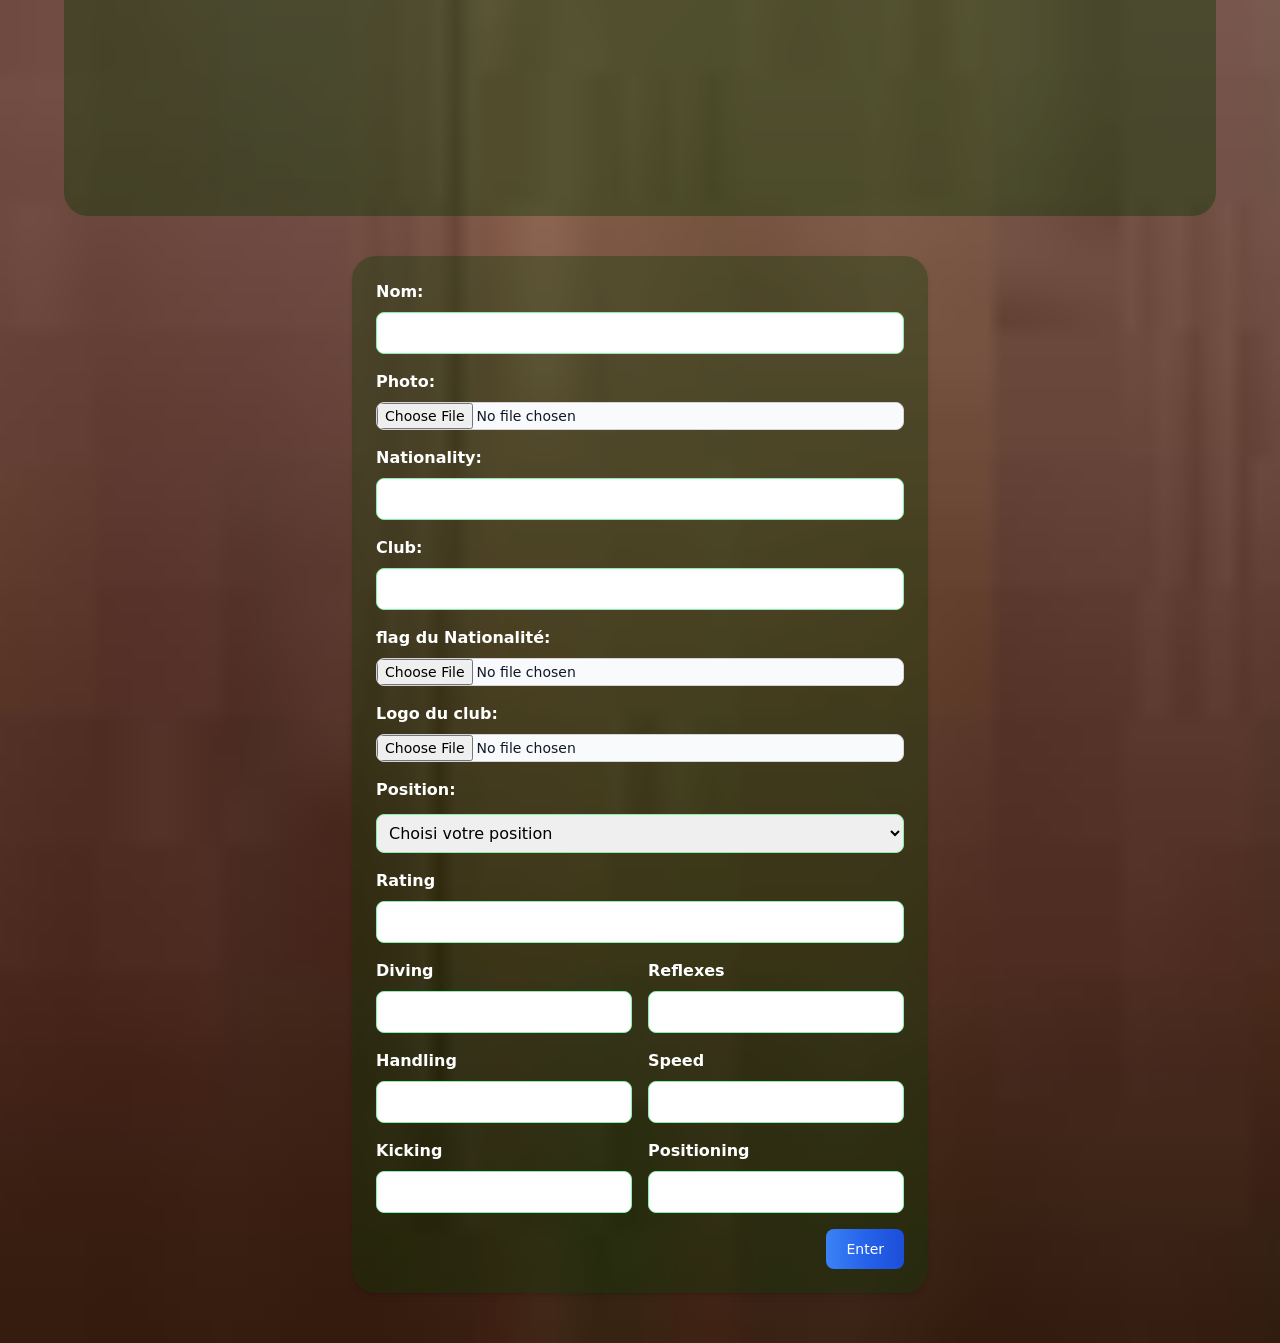
==== commit 5cded3d7: "responsive desine et local storeage" ====
--- a/src/index.html
+++ b/src/index.html
@@ -3,6 +3,7 @@
   <head>
     <meta charset="UTF-8" />
     <meta name="viewport" content="width=device-width, initial-scale=1.0" />
+    <meta name="description" content="FUT Champions Web App Ultimate Team">
     <link rel="stylesheet" href="output.css" />
     <link rel="stylesheet" href="./style/style.css" />
 
@@ -42,6 +43,7 @@
         class="formall w-full max-w-xl mx-auto p-6 rounded-3xl bg-[#083a0457] shadow-md"
       >
         <form>
+
           <div class="mb-4">
             <label class="block text-white font-bold mb-2">Nom:</label>
             <input
@@ -281,4 +283,4 @@
   
     <script src="./js/main.js"></script>
   </body>
-</html>
+</html>
--- a/src/output.css
+++ b/src/output.css
@@ -563,6 +563,10 @@
   margin-right: auto;
 }
 
+.mb-1 {
+  margin-bottom: 0.25rem;
+}
+
 .mb-10 {
   margin-bottom: 2.5rem;
 }
@@ -575,22 +579,26 @@
   margin-bottom: 1rem;
 }
 
+.me-1 {
+  margin-inline-end: 0.25rem;
+}
+
+.mt-2 {
+  margin-top: 0.5rem;
+}
+
+.mt-3 {
+  margin-top: 0.75rem;
+}
+
+.mt-4 {
+  margin-top: 1rem;
+}
+
 .me-2 {
   margin-inline-end: 0.5rem;
 }
 
-.mt-2 {
-  margin-top: 0.5rem;
-}
-
-.mt-3 {
-  margin-top: 0.75rem;
-}
-
-.mt-4 {
-  margin-top: 1rem;
-}
-
 .block {
   display: block;
 }
@@ -617,6 +625,18 @@
 
 .h-\[70rem\] {
   height: 70rem;
+}
+
+.h-\[2\] {
+  height: 2;
+}
+
+.h-\[250px\] {
+  height: 250px;
+}
+
+.h-\[\] {
+  height: ;
 }
 
 .min-h-\[600px\] {
@@ -660,6 +680,11 @@
        columns: 2;
 }
 
+.columns-1 {
+  -moz-columns: 1;
+       columns: 1;
+}
+
 .grid-cols-6 {
   grid-template-columns: repeat(6, minmax(0, 1fr));
 }
@@ -692,12 +717,12 @@
   justify-content: space-between;
 }
 
-.justify-around {
-  justify-content: space-around;
-}
-
 .gap-1 {
   gap: 0.25rem;
+}
+
+.gap-2 {
+  gap: 0.5rem;
 }
 
 .gap-3 {
@@ -745,6 +770,11 @@
   border-color: rgb(134 239 172 / var(--tw-border-opacity, 1));
 }
 
+.border-gray-200 {
+  --tw-border-opacity: 1;
+  border-color: rgb(229 231 235 / var(--tw-border-opacity, 1));
+}
+
 .bg-\[\#06380464\] {
   background-color: #06380464;
 }
@@ -755,6 +785,11 @@
 
 .bg-\[\#ffffff4a\] {
   background-color: #ffffff4a;
+}
+
+.bg-blue-600 {
+  --tw-bg-opacity: 1;
+  background-color: rgb(37 99 235 / var(--tw-bg-opacity, 1));
 }
 
 .bg-gray-50 {
@@ -765,6 +800,11 @@
 .bg-red-700 {
   --tw-bg-opacity: 1;
   background-color: rgb(185 28 28 / var(--tw-bg-opacity, 1));
+}
+
+.bg-white {
+  --tw-bg-opacity: 1;
+  background-color: rgb(255 255 255 / var(--tw-bg-opacity, 1));
 }
 
 .bg-gradient-to-r {
@@ -821,9 +861,9 @@
   padding: 1.5rem;
 }
 
-.px-2 {
-  padding-left: 0.5rem;
-  padding-right: 0.5rem;
+.px-1 {
+  padding-left: 0.25rem;
+  padding-right: 0.25rem;
 }
 
 .px-3 {
@@ -836,6 +876,16 @@
   padding-right: 1.25rem;
 }
 
+.py-1 {
+  padding-top: 0.25rem;
+  padding-bottom: 0.25rem;
+}
+
+.py-1\.5 {
+  padding-top: 0.375rem;
+  padding-bottom: 0.375rem;
+}
+
 .py-2 {
   padding-top: 0.5rem;
   padding-bottom: 0.5rem;
@@ -899,12 +949,6 @@
 .text-white {
   --tw-text-opacity: 1;
   color: rgb(255 255 255 / var(--tw-text-opacity, 1));
-}
-
-.shadow-lg {
-  --tw-shadow: 0 10px 15px -3px rgb(0 0 0 / 0.1), 0 4px 6px -4px rgb(0 0 0 / 0.1);
-  --tw-shadow-colored: 0 10px 15px -3px var(--tw-shadow-color), 0 4px 6px -4px var(--tw-shadow-color);
-  box-shadow: var(--tw-ring-offset-shadow, 0 0 #0000), var(--tw-ring-shadow, 0 0 #0000), var(--tw-shadow);
 }
 
 .shadow-md {
@@ -913,9 +957,9 @@
   box-shadow: var(--tw-ring-offset-shadow, 0 0 #0000), var(--tw-ring-shadow, 0 0 #0000), var(--tw-shadow);
 }
 
-.shadow-lime-500\/50 {
-  --tw-shadow-color: rgb(132 204 22 / 0.5);
-  --tw-shadow: var(--tw-shadow-colored);
+.hover\:bg-blue-700:hover {
+  --tw-bg-opacity: 1;
+  background-color: rgb(29 78 216 / var(--tw-bg-opacity, 1));
 }
 
 .hover\:bg-red-800:hover {
@@ -923,8 +967,22 @@
   background-color: rgb(153 27 27 / var(--tw-bg-opacity, 1));
 }
 
+.hover\:bg-gray-100:hover {
+  --tw-bg-opacity: 1;
+  background-color: rgb(243 244 246 / var(--tw-bg-opacity, 1));
+}
+
 .hover\:bg-gradient-to-br:hover {
   background-image: linear-gradient(to bottom right, var(--tw-gradient-stops));
+}
+
+.hover\:text-blue-700:hover {
+  --tw-text-opacity: 1;
+  color: rgb(29 78 216 / var(--tw-text-opacity, 1));
+}
+
+.focus\:z-10:focus {
+  z-index: 10;
 }
 
 .focus\:border-green-500:focus {
@@ -959,45 +1017,44 @@
   --tw-ring-color: rgb(34 197 94 / var(--tw-ring-opacity, 1));
 }
 
-.focus\:ring-lime-300:focus {
-  --tw-ring-opacity: 1;
-  --tw-ring-color: rgb(190 242 100 / var(--tw-ring-opacity, 1));
-}
-
 .focus\:ring-red-300:focus {
   --tw-ring-opacity: 1;
   --tw-ring-color: rgb(252 165 165 / var(--tw-ring-opacity, 1));
 }
 
+.focus\:ring-gray-100:focus {
+  --tw-ring-opacity: 1;
+  --tw-ring-color: rgb(243 244 246 / var(--tw-ring-opacity, 1));
+}
+
 @media (prefers-color-scheme: dark) {
-  .dark\:bg-red-600 {
+  .dark\:border-gray-600 {
+    --tw-border-opacity: 1;
+    border-color: rgb(75 85 99 / var(--tw-border-opacity, 1));
+  }
+
+  .dark\:bg-gray-800 {
     --tw-bg-opacity: 1;
-    background-color: rgb(220 38 38 / var(--tw-bg-opacity, 1));
+    background-color: rgb(31 41 55 / var(--tw-bg-opacity, 1));
   }
 
-  .dark\:shadow-lg {
-    --tw-shadow: 0 10px 15px -3px rgb(0 0 0 / 0.1), 0 4px 6px -4px rgb(0 0 0 / 0.1);
-    --tw-shadow-colored: 0 10px 15px -3px var(--tw-shadow-color), 0 4px 6px -4px var(--tw-shadow-color);
-    box-shadow: var(--tw-ring-offset-shadow, 0 0 #0000), var(--tw-ring-shadow, 0 0 #0000), var(--tw-shadow);
+  .dark\:text-gray-400 {
+    --tw-text-opacity: 1;
+    color: rgb(156 163 175 / var(--tw-text-opacity, 1));
   }
 
-  .dark\:shadow-lime-800\/80 {
-    --tw-shadow-color: rgb(63 98 18 / 0.8);
-    --tw-shadow: var(--tw-shadow-colored);
+  .dark\:hover\:bg-gray-700:hover {
+    --tw-bg-opacity: 1;
+    background-color: rgb(55 65 81 / var(--tw-bg-opacity, 1));
   }
 
-  .dark\:hover\:bg-red-700:hover {
-    --tw-bg-opacity: 1;
-    background-color: rgb(185 28 28 / var(--tw-bg-opacity, 1));
+  .dark\:hover\:text-white:hover {
+    --tw-text-opacity: 1;
+    color: rgb(255 255 255 / var(--tw-text-opacity, 1));
   }
 
-  .dark\:focus\:ring-lime-800:focus {
+  .dark\:focus\:ring-gray-700:focus {
     --tw-ring-opacity: 1;
-    --tw-ring-color: rgb(63 98 18 / var(--tw-ring-opacity, 1));
-  }
-
-  .dark\:focus\:ring-red-900:focus {
-    --tw-ring-opacity: 1;
-    --tw-ring-color: rgb(127 29 29 / var(--tw-ring-opacity, 1));
+    --tw-ring-color: rgb(55 65 81 / var(--tw-ring-opacity, 1));
   }
 }
--- a/src/style/style.css
+++ b/src/style/style.css
@@ -107,3 +107,26 @@
   align-items: center;
   justify-content: center;
 }
+.otton-display-formall{
+  display: none;
+}
+
+@media (max-width: 1700px) {
+  .stad{
+    width: 100%;
+  } 
+  .containerr{
+    display: flex;
+    flex-direction: column;
+  }
+.formall{
+position: static;
+margin-bottom: 50px;
+
+}
+.title{
+  left: 30%;
+}
+
+
+}
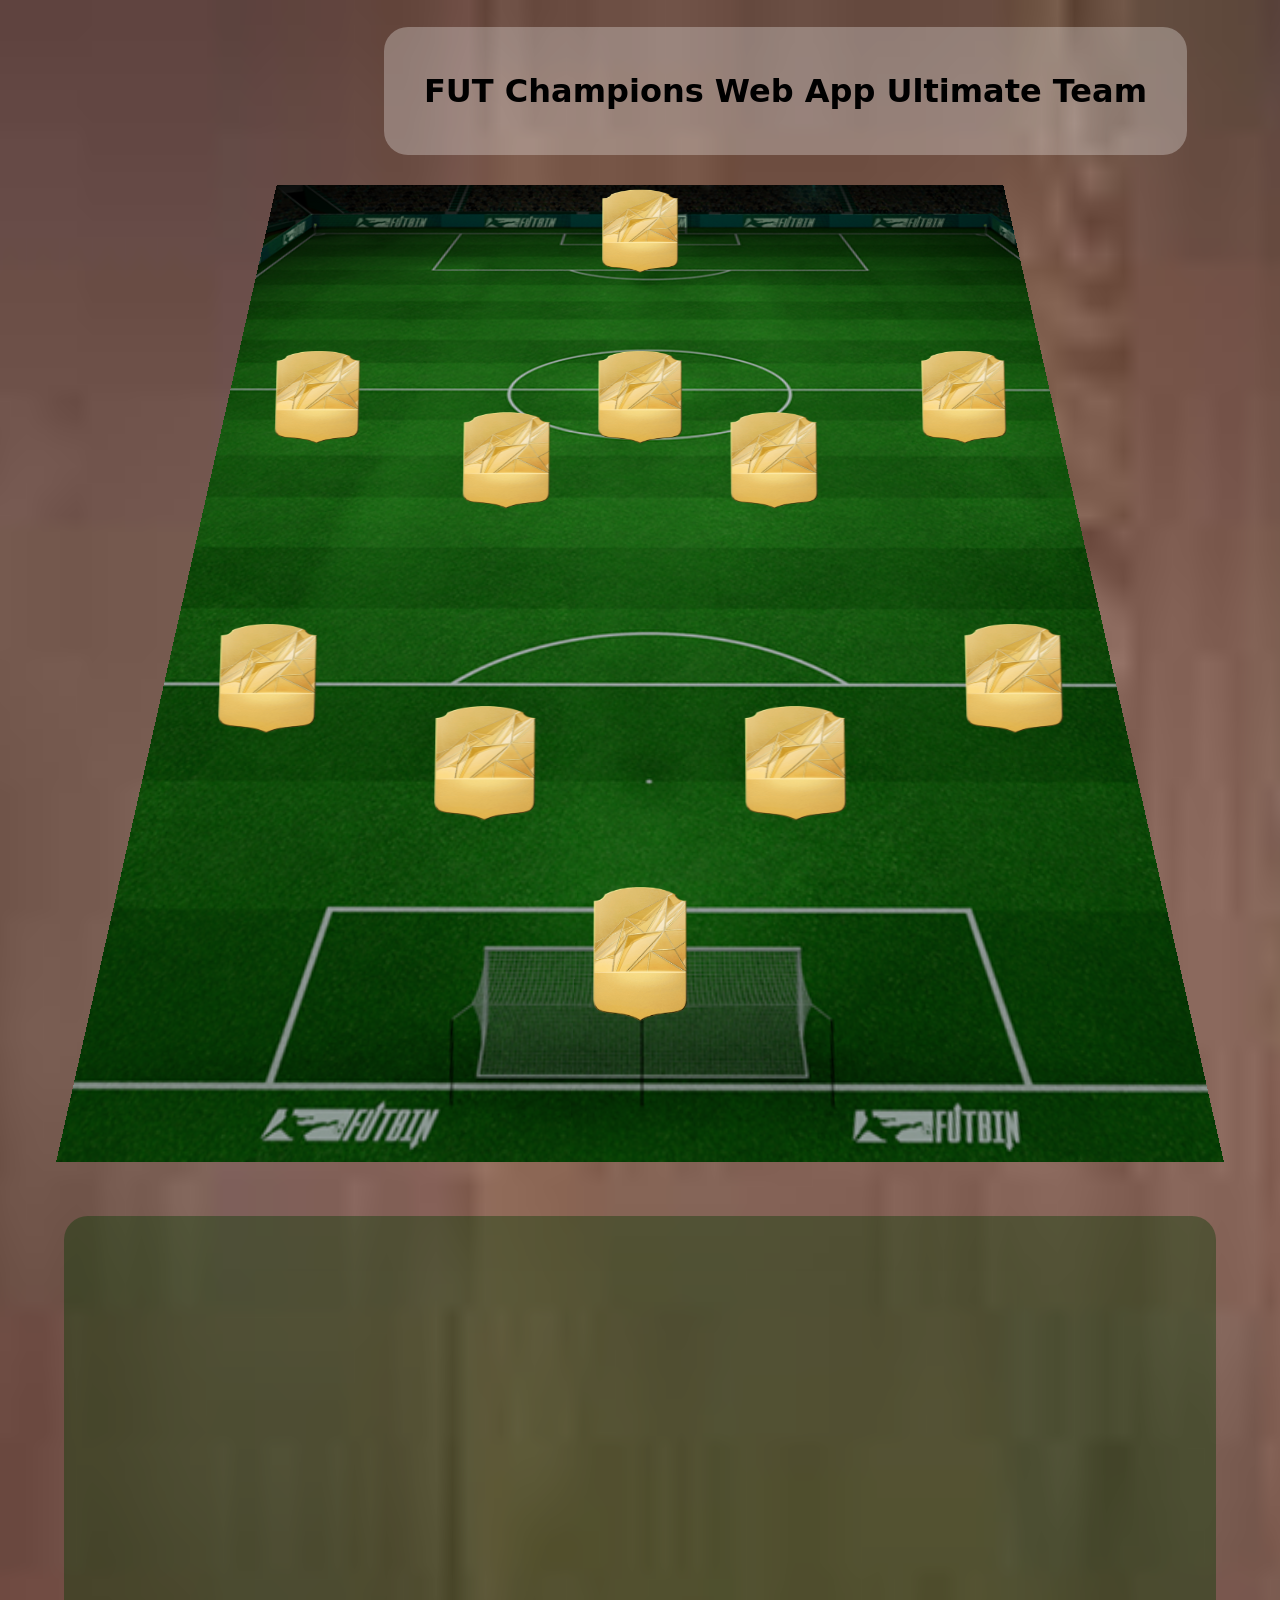
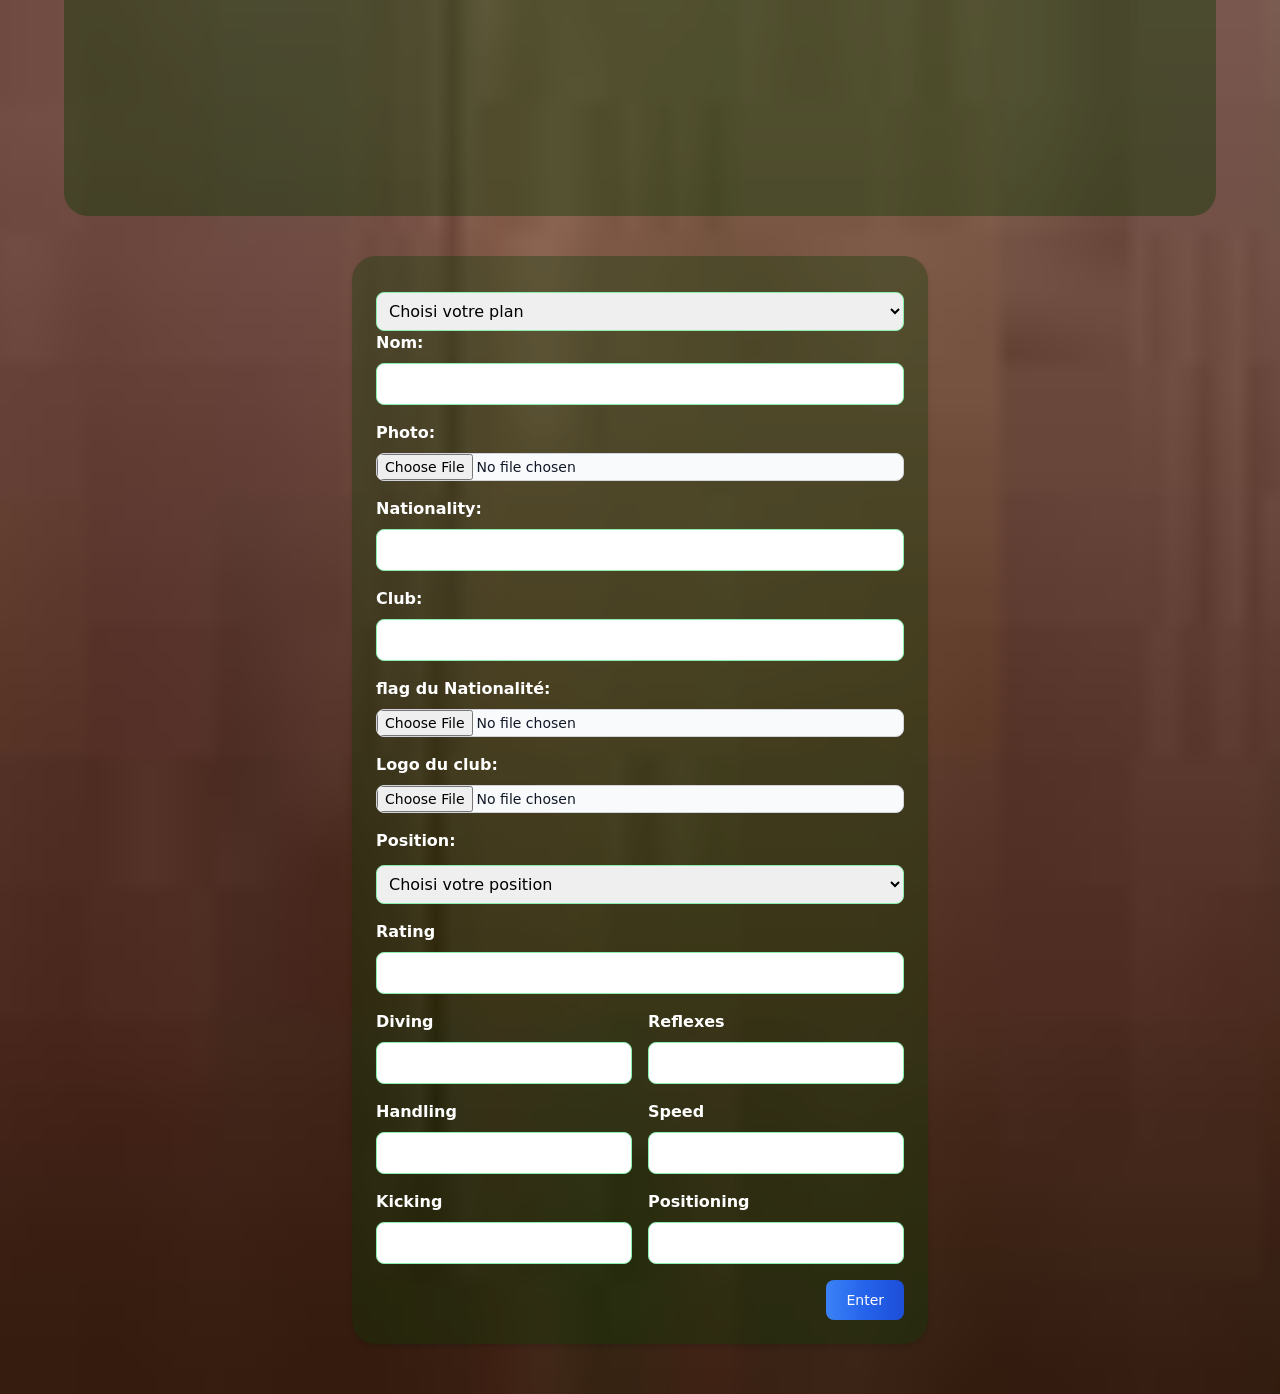
==== commit 5e984644: "add secent plan" ====
--- a/src/index.html
+++ b/src/index.html
@@ -21,17 +21,17 @@
     <div class="containerr">
       <div class="stad w-[70%] flex items-center justify-center flex-col gap-4">
         <div class="stadDiv w-[70%] h-[70rem] mb-10 " >
-          <div class="player1"></div>
-          <div class="player2"></div>
-          <div class="player3"></div>
-          <div class="player4"></div>
-          <div class="player5"></div>
-          <div class="player6"></div>
-          <div class="player7"></div>
-          <div class="player8"></div>
-          <div class="player9"></div>
-          <div class="player10"></div>
-          <div class="player11"></div>
+          <div class="player1 plan1 plan-2-1"></div>
+          <div class="player2 plan2 plan-2-2"></div>
+          <div class="player3 plan3 plan-2-3"></div>
+          <div class="player4 plan4 plan-2-4"></div>
+          <div class="player5 plan5 plan-2-5"></div>
+          <div class="player6 plan6 plan-2-6"></div>
+          <div class="player7 plan7 plan-2-7"></div>
+          <div class="player8 plan8 plan-2-8"></div>
+          <div class="player9 plan9 plan-2-9"></div>
+          <div class="player10 plan10 plan-2-10"></div>
+          <div class="player11 plan11 plan-2-11"></div>
         </div>
         <div
         id="changement"
@@ -43,7 +43,13 @@
         class="formall w-full max-w-xl mx-auto p-6 rounded-3xl bg-[#083a0457] shadow-md"
       >
         <form>
-
+          <select
+          class="select-plan w-full mt-3 p-2 border border-green-300 rounded-lg focus:outline-none focus:ring-2 focus:ring-green-500"
+        >
+          <option selected>Choisi votre plan</option>
+          <option value="premier">4-3-3</option>
+          <option value="deuxieme">4-4-2</option>
+        </select>
           <div class="mb-4">
             <label class="block text-white font-bold mb-2">Nom:</label>
             <input
@@ -280,6 +286,12 @@
 
 
 
+
+
+
+
+
+  
   
     <script src="./js/main.js"></script>
   </body>
--- a/src/style/style.css
+++ b/src/style/style.css
@@ -1,8 +1,7 @@
 .stad {
   perspective: 500px;
-
-}
-.containerr{
+}
+.containerr {
   background-image: url(../images/bg.jpg);
   background-position: center;
   background-repeat: no-repeat;
@@ -27,71 +26,128 @@
   gap: 20px;
 }
 
-.player1 {
+.plan-2-1 {
   grid-column: 6/9;
   grid-row: 10/14;
-
-}
-
-.player2 {
+}
+
+.plan-2-2 {
   grid-column: 1/4;
   grid-row: 8/10;
-
-}
-.player3 {
+}
+.plan-2-3 {
   grid-column: 4/7;
   grid-row: 9/11;
-
-}
-
-.player4 {
+}
+
+.plan-2-4 {
   grid-column: 8/11;
   grid-row: 9/11;
-
-}
-
-.player5 {
+}
+
+.plan-2-5 {
   grid-column: 11/14;
   grid-row: 8/10;
-
-}
-
-.player6 {
+}
+
+.plan-2-6 {
   grid-column: 2/5;
   grid-row: 4/6;
 }
-.player7 {
+.plan-2-7 {
   grid-column: 6/9;
   grid-row: 5/7;
 }
-.player8 {
+.plan-2-8 {
   grid-column: 10/13;
   grid-row: 4/6;
 }
 
-.player9 {
+.plan-2-9 {
   grid-column: 2/5;
   grid-row: 1/3;
 }
-.player10 {
+.plan-2-10 {
   grid-column: 6/9;
   grid-row: 2/4;
 }
-.player11 {
+.plan-2-11 {
   grid-column: 10/13;
   grid-row: 1/3;
 }
-.formall{
+.formall {
   position: absolute;
   left: 70%;
   top: 5%;
 }
-.title{
+.title {
   position: absolute;
   left: 17%;
   top: 3%;
 }
-.player1,
+
+.plan1 {
+  grid-column: 6/9;
+  grid-row: 10/14;
+}
+
+.plan2 {
+  grid-column: 1/4;
+  grid-row: 8/10;
+}
+.plan3 {
+  grid-column: 4/7;
+  grid-row: 9/11;
+}
+
+.plan4 {
+  grid-column: 8/11;
+  grid-row: 9/11;
+}
+
+.plan5 {
+  grid-column: 11/14;
+  grid-row: 8/10;
+}
+
+.plan9 {
+  grid-column: 1/4;
+  grid-row: 4/6;
+}
+.plan7 {
+  grid-column: 4/7;
+  grid-row: 5/7;
+}
+.plan8 {
+  grid-column: 8/11;
+  grid-row: 5/7;
+}
+.plan11 {
+  grid-column: 11/14;
+  grid-row: 4/6;
+}
+
+.plan6 {
+  grid-column: 6/9;
+  grid-row: 4/6;
+}
+
+.plan10 {
+  grid-column: 6/9;
+  grid-row: 1/3;
+}
+
+.formall {
+  position: absolute;
+  left: 70%;
+  top: 5%;
+}
+.title {
+  position: absolute;
+  left: 17%;
+  top: 3%;
+}
+
 .player2,
 .player3,
 .player4,
@@ -101,32 +157,45 @@
 .player8,
 .player9,
 .player10,
-.player11{
+.player11 {
+  background-image: url(../images/badge_gold.webp);
+  background-size: contain;
+  background-position: center;
+  background-repeat: no-repeat;
+
   transform: rotateX(-10deg);
   display: flex;
   align-items: center;
   justify-content: center;
 }
-.otton-display-formall{
+.player1 {
+  background-image: url(../images/badge_gold.webp);
+  background-size: 50% 50%;
+  background-position: center;
+  background-repeat: no-repeat;
+
+  transform: rotateX(-10deg);
+  display: flex;
+  align-items: center;
+  justify-content: center;
+}
+.otton-display-formall {
   display: none;
 }
 
 @media (max-width: 1700px) {
-  .stad{
+  .stad {
     width: 100%;
-  } 
-  .containerr{
+  }
+  .containerr {
     display: flex;
     flex-direction: column;
   }
-.formall{
-position: static;
-margin-bottom: 50px;
-
-}
-.title{
-  left: 30%;
-}
-
-
-}+  .formall {
+    position: static;
+    margin-bottom: 50px;
+  }
+  .title {
+    left: 30%;
+  }
+}
